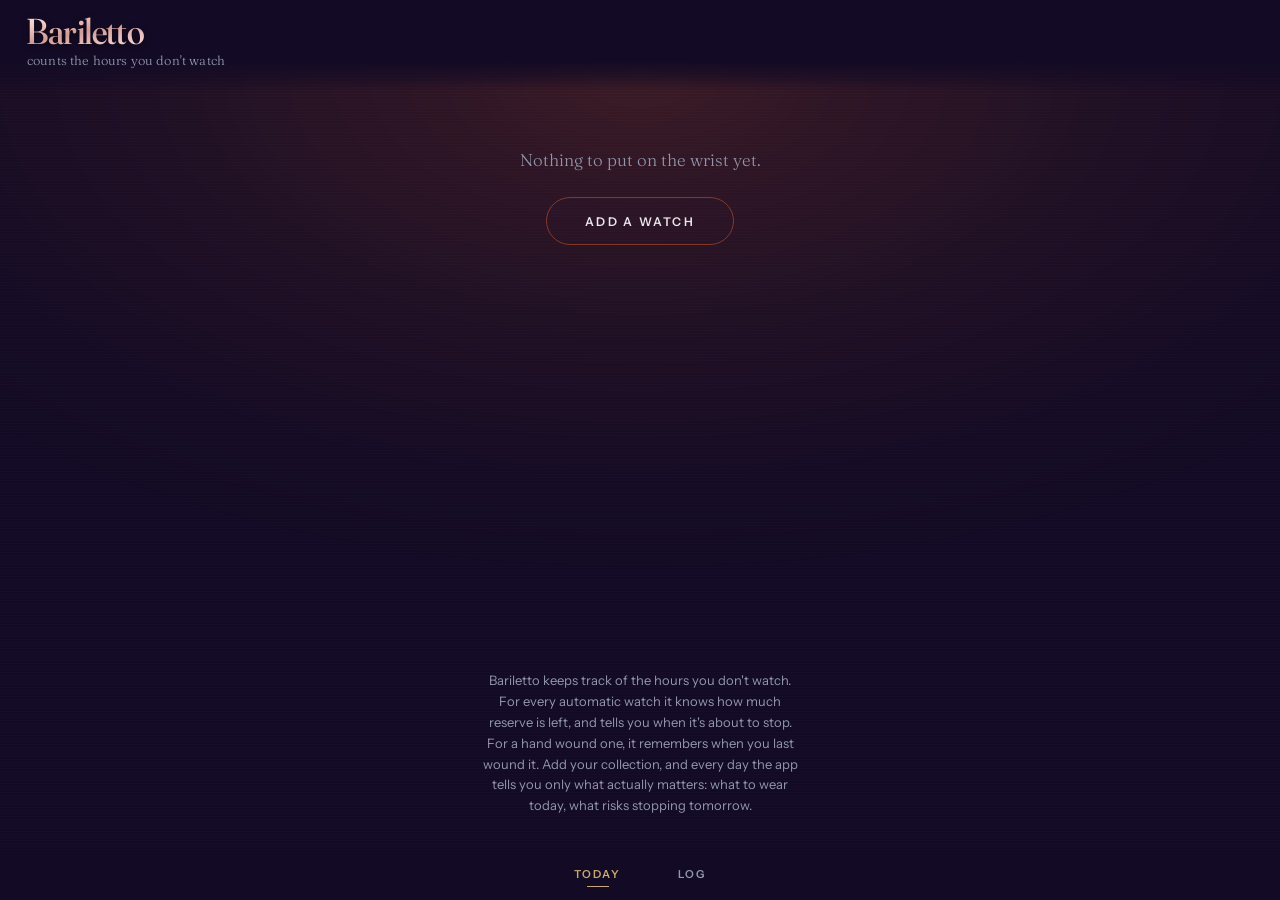
==== index.html @ 61a1a82c "Prima versione" ====
<!DOCTYPE html>
<html lang="it" data-ora="crepuscolo">
<head>
<meta charset="utf-8">
<meta name="viewport" content="width=device-width, initial-scale=1, viewport-fit=cover">
<title>Bariletto</title>
<meta name="theme-color" content="#100A29">
<link rel="manifest" href="./manifest.webmanifest">
<link rel="icon" href="./icon-192.png">
<link rel="apple-touch-icon" href="./icon-192.png">
<link rel="stylesheet" href="./styles.css">
</head>
<body>
<div id="luce" aria-hidden="true"></div>
<div id="grana" aria-hidden="true"></div>
<header id="testata"></header>

<!-- Il ponte: due pagine affiancate, si passa da una all'altra con il
     dito. Lo scorrimento è quello nativo del browser con scroll-snap,
     non un trascinamento calcolato a mano: è la differenza con le vecchie
     pareti, dove ogni gesto era codice nostro e ogni caso limite un bug. -->
<main id="ponte">
  <section class="pagina" id="pag-oggi" aria-label="Oggi"></section>
  <section class="pagina" id="pag-altro" aria-label="Registro"></section>
</main>

<nav id="indice" aria-label="Pagine"></nav>

<script src="./lingua.js"></script>
<script src="./calibri.js"></script>
<script src="./movimenti.js"></script>
<script src="./archivio.js"></script>
<script src="./dominio.js"></script>
<script src="./oggi.js"></script>
<script src="./altro.js"></script>
<script src="./foglio.js"></script>
<script src="./cornice.js"></script>
</body>
</html>
---- styles.css ----
/* ------------------------------------------------------------------
   Font di casa. Nessuna chiamata a Google: l'app funziona dalla prima
   apertura anche senza rete, e nessuno sa cosa apri e quando.
   Fraunces porta tutti e quattro gli assi — opsz, wght, SOFT, WONK.
   ------------------------------------------------------------------ */
@font-face {
  font-family: 'Fraunces';
  src: url('./font/fraunces.woff2') format('woff2-variations');
  font-weight: 100 900; font-style: normal; font-display: swap;
  unicode-range: U+0000-00FF, U+0131, U+0152-0153, U+02BB-02BC, U+02C6,
                 U+02DA, U+02DC, U+0304, U+0308, U+0329, U+2000-206F,
                 U+20AC, U+2122, U+2191, U+2193, U+2212, U+2215, U+FEFF, U+FFFD;
}
@font-face {
  font-family: 'Instrument Sans';
  src: url('./font/instrument-sans.woff2') format('woff2-variations');
  font-weight: 400 700; font-style: normal; font-display: swap;
  unicode-range: U+0000-00FF, U+0131, U+0152-0153, U+02BB-02BC, U+02C6,
                 U+02DA, U+02DC, U+0304, U+0308, U+0329, U+2000-206F,
                 U+20AC, U+2122, U+2191, U+2193, U+2212, U+2215, U+FEFF, U+FFFD;
}

/* ------------------------------------------------------------------
   Vanac — orizzonte di Tokyo
   Viola respira · argento parla · arancio comanda
   ------------------------------------------------------------------ */

:root {
  /* Campionati dal quadrante del King Seiko SLA083: tinta 253, il blu-
     violetto profondo. Li riscrive [data-ora] appena lo script parte. */
  --room:        #100A29;
  --wall:        #1F1152;
  --slab:        #2D177B;
  --quadrante:   #2F1688;
  --viola:       #9E89EC;
  --arancio:     #FF6B2C;
  /* Anche i grigi vengono dall'orologio: il metallo del Vanac sta a
     tinta 220-240, freddo. Il contrasto fresco fra acciaio e quadrante
     è metà del carattere di quell'orologio. */
  --argento:     #E8E8EC;
  --argento-off: #9297AD;
  --oro:         #C9A96A;
  /* La frase sotto il nome stava a #848C9C: sul fondo nudo passava, ma
     sopra la luce d'ambiente all'alba scendeva a 2,9:1, sotto il minimo.
     Questo valore sta a 7,4:1 sul fondo e resta sopra 4,5:1 anche nel
     punto più chiaro della mesh. Discreta lo è ancora: non è il colore
     che la fa sussurrare, è il corpo del carattere. */
  --frase:       #9AA1B4;

  --glow: #7C5CBF;
  --velo: .22;

  --display: 'Fraunces', Georgia, 'Times New Roman', serif;
  --dati: 'Instrument Sans', -apple-system, system-ui, sans-serif;

  /* Scala verticale: 8 / 12 / 16 / 24 / 32. Niente numeri inventati. */
  --s1: 8px; --s2: 12px; --s3: 16px; --s4: 24px; --s5: 32px;

  --bordo: 26px;

  /* Scala delle forme: tutto si arrotonda verso il cerchio dell'anello. */
  --r-chip:   999px;
  --r-lastra: 16px;
  --r-foglio: 28px;
  --r-premuto: 14px;

  --molla:  cubic-bezier(.34, 1.42, .52, 1);
  --molla-corta: cubic-bezier(.3, 1.3, .5, 1);
  --piano:  cubic-bezier(.2, 0, 0, 1);

  /* L'anello lo misura lo script sullo spazio che resta davvero. */
  --anello: 248px;

  /* Le due fasce fisse: testata sopra, indice delle pagine sotto. Le
     legge anche lo script per calcolare quanto spazio resta all'anello. */
  --alta-testata: 92px;
  --alta-indice: 52px;

  --trama: repeating-linear-gradient(180deg,
      rgba(255,255,255,.030) 0px, rgba(255,255,255,.030) 1px,
      transparent 1px, transparent 3px);
}

/* Le quattro ore dell'orizzonte di Tokyo. Cambiano da sole con l'orologio
   del telefono: nessun comando, nessuna impostazione. */
[data-ora="alba"]       { --room:#130B25; --wall:#241448; --slab:#341B6E; --glow:#FF6B2C; --velo:.17; }
[data-ora="giorno"]     { --room:#110E26; --wall:#1F184A; --slab:#2C2270; --glow:#97A0D8; --velo:.11; }
[data-ora="crepuscolo"] { --room:#100A29; --wall:#1F1152; --slab:#2D177B; --glow:#4522C3; --velo:.24; }
[data-ora="notte"]      { --room:#0A081E; --wall:#16134A; --slab:#1F1B73; --glow:#2A2E84; --velo:.16; }

* { box-sizing: border-box; margin: 0; padding: 0; }

/* Le dimensioni del testo sono in rem: se sul telefono alzi la dimensione
   dei caratteri, l'app cresce con te. */
html { font-size: 100%; }

/* Lo scorrimento non vive più qui: vive dentro le due pagine. Questo
   guscio sta fermo e non deve mai scorrere né in alto né di lato.
   Nota storica: prima c'era overflow-x:hidden su html E su body, e per
   la specifica ognuno dei due diventava un contenitore di scorrimento —
   due, annidati, alti quanto lo schermo. Su Chrome Android il risultato
   era che la pagina non scorreva affatto. */
html, body {
  height: 100%;
  overflow: hidden;
  background: var(--room);
  color: var(--argento);
  font-family: var(--dati);
  overscroll-behavior: none;
  -webkit-tap-highlight-color: transparent;
  transition: background 2.2s ease;
}
body { user-select: none; -webkit-user-select: none; }

button { font: inherit; color: inherit; background: none; border: none; cursor: pointer; }
button:focus-visible, [tabindex]:focus-visible { outline: 2px solid var(--arancio); outline-offset: 3px; }

/* Velo sotto la testata: il contenuto le passa dietro scorrendo, e senza
   questo l'anello si sovrapponeva al marchio, che è trasparente. */
body::before {
  content: ""; position: fixed; top: 0; left: 0; right: 0; z-index: 2;
  height: calc(var(--alta-testata) + env(safe-area-inset-top));
  background: linear-gradient(to bottom,
    var(--room) 0%, var(--room) 68%,
    color-mix(in srgb, var(--room) 55%, transparent) 86%,
    transparent 100%);
  pointer-events: none;
}

/* --- la luce della stanza: si muove al 10%, è tutto il trucco --- */
#luce {
  position: fixed; inset: -24%;
  /* La morbidezza la fanno le fermate del gradiente, non un filtro: un
     blur a tutto schermo è la prima cosa che scatta sui telefoni modesti. */
  background: radial-gradient(60% 46% at 50% 22%,
    color-mix(in srgb, var(--glow) 100%, transparent) 0%,
    color-mix(in srgb, var(--glow) 62%, transparent) 22%,
    color-mix(in srgb, var(--glow) 30%, transparent) 44%,
    color-mix(in srgb, var(--glow) 11%, transparent) 64%,
    transparent 84%);
  opacity: var(--velo);
  pointer-events: none;
  transition: opacity 1.4s ease, background 1.4s ease;
  transform: translateZ(0);
}
@supports not (background: color-mix(in srgb, red 50%, transparent)) {
  #luce { background: radial-gradient(52% 40% at 50% 24%, var(--glow) 0%, transparent 72%); filter: blur(40px); }
}
#grana { position: fixed; inset: 0; background-image: var(--trama); opacity: .55; pointer-events: none; }


/* ------------------------------------------------------------------
   La testata: il nome che segue l'ora.

   L'oro fisso stonava contro il fondo delle fasce fredde — a giorno
   inoltrato, con --glow lavanda, un marchio sempre color miele
   sembrava scollegato dal resto della stanza, che invece cambia atmosfera
   da solo. Qui il gradiente nasce da --glow: caldo dov'è caldo (alba),
   freddo dov'è freddo (giorno), senza una riga di logica in più — la
   stessa variabile che già anima luce e velo ora tinge anche il nome.

   Il rilievo resta quello della ghiera: chiaro dove batte la luce,
   una banda più scura nella curva, riacceso sul fondo per il riflesso
   di rimando. Contrasto verificato sulle quattro ore: il punto più
   basso è 5,68:1 al crepuscolo, mai sotto soglia.
   ------------------------------------------------------------------ */
#testata {
  position: fixed; top: 0; left: 0; right: 0; z-index: 4;
  padding: calc(13px + env(safe-area-inset-top)) var(--bordo) 10px;
  pointer-events: none;
}
#marchio {
  position: relative; z-index: 4; width: fit-content;
  font-family: var(--display);
  font-variation-settings: 'opsz' 144, 'SOFT' 22, 'WONK' 1;
  font-weight: 500; font-size: 2.25rem; line-height: 1;
  letter-spacing: -.022em;
  color: transparent;
  filter: drop-shadow(0 2px 3px rgba(0,0,0,.6));
  transition: filter 2.2s ease;
  pointer-events: none;
}
#marchio::after {
  content: attr(data-nome);
  position: absolute; inset: 0;
  background: linear-gradient(168deg,
    color-mix(in srgb, var(--glow) 20%, #FFFFFF) 0%,
    color-mix(in srgb, var(--glow) 26%, #EDEAF5) 24%,
    color-mix(in srgb, var(--glow) 34%, #B9B4C8) 50%,
    color-mix(in srgb, var(--glow) 26%, #E4DEF2) 76%,
    color-mix(in srgb, var(--glow) 18%, #FFFDF8) 100%);
  -webkit-background-clip: text; background-clip: text;
  color: transparent;
  transition: background 2.2s ease;
}
@supports not ((-webkit-background-clip: text) or (background-clip: text)) {
  #marchio { color: var(--oro); }
  #marchio::after { display: none; }
}
#frase {
  position: relative; z-index: 4;
  margin-top: 3px; margin-left: 1px;
  font-family: var(--display); font-variation-settings: 'opsz' 20;
  font-weight: 300; font-size: .8125rem; letter-spacing: .012em;
  color: var(--frase);
  pointer-events: none;
}


/* ------------------------------------------------------------------
   Il ponte: due pagine affiancate.

   Scorrimento nativo con aggancio, non trascinamento calcolato a mano.
   È la differenza sostanziale con le vecchie pareti: lì ogni gesto era
   aritmetica nostra e ogni caso limite — dito che scivola, schermo che
   ruota, contenuto che cambia sotto — andava previsto a mano. Qui il
   gesto lo gestisce il browser, come su una galleria di foto.
   ------------------------------------------------------------------ */
#ponte {
  position: relative; z-index: 1;
  height: 100vh; height: 100dvh;
  display: flex;
  overflow-x: auto; overflow-y: hidden;
  scroll-snap-type: x mandatory;
  scroll-behavior: smooth;
  overscroll-behavior: none;
  scrollbar-width: none;
}
#ponte::-webkit-scrollbar { display: none; }

.pagina {
  flex: 0 0 100%; width: 100%; height: 100%;
  scroll-snap-align: start; scroll-snap-stop: always;
  overflow-y: auto; overflow-x: hidden;
  /* Solo l'asse verticale. Con «contain» su entrambi — che è quello che
     fa la forma corta della proprietà — il gesto orizzontale restava
     dentro la pagina e non arrivava mai al ponte: il dito non cambiava
     più pagina, e restavano solo le due linguette in fondo. */
  overscroll-behavior-y: contain;
  overscroll-behavior-x: auto;
  scrollbar-width: none;
  padding: calc(var(--alta-testata) + env(safe-area-inset-top)) 0
           calc(var(--alta-indice) + var(--s4) + env(safe-area-inset-bottom));
}
.pagina::-webkit-scrollbar { display: none; }

/* La colonna del contenuto. Il carosello ne esce apposta, per farsi
   tagliare dal bordo dello schermo: vedi .carosello. */
.colonna {
  width: 100%; max-width: min(380px, 100%); margin: 0 auto;
  padding: 0 var(--bordo);
  display: flex; flex-direction: column; align-items: center; text-align: center;
}
.colonna.testo { text-align: left; align-items: stretch; }


/* ------------------------------------------------------------------
   L'indice delle pagine: dice dove sei e ci porta.
   Lo swipe da solo non si vede — due parole in fondo lo rendono
   scopribile senza spiegazioni.
   ------------------------------------------------------------------ */
#indice {
  position: fixed; z-index: 5;
  left: 0; right: 0; bottom: 0;
  height: calc(var(--alta-indice) + env(safe-area-inset-bottom));
  padding-bottom: env(safe-area-inset-bottom);
  display: flex; align-items: center; justify-content: center; gap: var(--s1);
  background: linear-gradient(to top,
    var(--room) 0%, var(--room) 55%,
    color-mix(in srgb, var(--room) 60%, transparent) 82%,
    transparent 100%);
}
.voce-indice {
  position: relative;
  min-height: 44px; padding: 0 var(--s4);
  font-family: var(--dati); font-size: .6875rem; font-weight: 600;
  letter-spacing: .20em; text-transform: uppercase;
  color: var(--argento-off);
  transition: color .3s var(--piano);
}
.voce-indice.acceso { color: var(--oro); }
/* Il filo d'oro sotto la pagina attiva: lo stesso filetto del quadrante. */
.voce-indice::after {
  content: ""; position: absolute; left: 50%; bottom: 9px;
  width: 0; height: 1px; background: var(--oro);
  transform: translateX(-50%);
  transition: width .34s var(--molla);
}
.voce-indice.acceso::after { width: 22px; }


/* ------------------------------------------------------------------
   L'anello incassato: scavato, non sollevato.
   ------------------------------------------------------------------ */
.anello {
  width: var(--anello); height: var(--anello); border-radius: 50%;
  flex: 0 0 auto;
  margin: 0 auto; position: relative;
  /* Il testo deve stare dentro il campo piatto, cioè entro 0,74 del
     raggio: con la corona e gli indici lo spazio utile è meno del quadrato. */
  padding: 0 calc(var(--anello) * .21);
  display: flex; flex-direction: column; align-items: center; justify-content: center;
  /* Il quadrante del Vanac non è liscio: scandendone una colonna si
     contano 99 inversioni di luce, è rigato in orizzontale. Qui la
     rigatura è finissima e a bassissimo contrasto: deve dare materia
     senza disturbare il testo che ci sta sopra. */
  background:
    repeating-linear-gradient(to bottom,
      rgba(255,255,255,.030) 0px, rgba(255,255,255,.030) 1px,
      rgba(0,0,0,.045) 1px, rgba(0,0,0,.045) 3px),
    radial-gradient(circle at 50% 38%,
      color-mix(in srgb, var(--quadrante) 66%, var(--wall)) 0%,
      color-mix(in srgb, var(--quadrante) 42%, var(--wall)) 44%,
      color-mix(in srgb, var(--quadrante) 16%, var(--room)) 82%);
  box-shadow:
    inset 0 3px 18px rgba(0,0,0,.80),
    inset 0 -1px 0 rgba(255,255,255,.10),
    inset 0 1px 0 rgba(0,0,0,.55),
    0 2px 10px rgba(0,0,0,.55),
    0 1px 0 rgba(255,255,255,.045);
}
/* La ghiera in oro. Sul King Seiko l'oro è struttura, non accento:
   l'8,6% del quadrante. Qui non copio l'anello dei minuti con le tacche
   — sarebbe imitazione — prendo il colore e ne faccio un bisello di
   metallo lavorato, con la luce che cade a 30° da destra come nel logo. */
.anello::before {
  content: ""; position: absolute; inset: 0; border-radius: 50%;
  padding: calc(var(--anello) * .0085);
  background: conic-gradient(from 300deg,
    #6B5533 0deg, var(--oro) 42deg, #E4CE8C 78deg, #F0E4B0 100deg,
    var(--oro) 140deg, #5A4629 205deg, #4A3A24 250deg,
    #8A6E42 305deg, #6B5533 360deg);
  -webkit-mask: linear-gradient(#000 0 0) content-box, linear-gradient(#000 0 0);
          mask: linear-gradient(#000 0 0) content-box, linear-gradient(#000 0 0);
  -webkit-mask-composite: xor; mask-composite: exclude;
  pointer-events: none;
}
/* Il filetto interno: la seconda linea d'oro, che stacca la ghiera. */
.anello::after {
  content: ""; position: absolute; inset: calc(var(--anello) * .075); border-radius: 50%;
  border: 1px solid rgba(201,169,106,.34);
  box-shadow: inset 0 1px 3px rgba(0,0,0,.45);
  pointer-events: none;
}
.anello.tocca { cursor: pointer; transition: transform .24s var(--molla-corta); }
.anello.tocca:active { transform: scale(.97); }

/* L'architettura del quadrante sta sotto al testo e non intercetta i tocchi. */
.quadrante { position: absolute; inset: 0; width: 100%; height: 100%; pointer-events: none; }

.stato-anello { display: block; margin-bottom: 6px; }
.dato-anello { letter-spacing: .16em; }
.dato-anello.secondario { opacity: .62; margin-top: 5px; }
/* L'icona dell'anello sta fuori dal cerchio, non sopra il testo: il
   quadrante deve restare leggibile senza un segno estraneo in mezzo.
   Il calcolo la mette appena oltre il bordo dorato, in alto a destra,
   qualunque sia la dimensione reale dell'anello sullo schermo. */
.info-tocco.info-anello {
  /* Terzo giro su questo calcolo, e stavolta l'ho fatto sulle
     coordinate vere del riquadro, non su un'assunzione di dove sta il
     centro. Con top:X e right:X su un contenitore quadrato di lato S,
     il centro dell'icona (raggio r) sta a (S-X-r, X+r) dall'angolo in
     alto a sinistra — non semplicemente a "R meno X" dal centro del
     contenitore, come avevo assunto due volte. La distanza vera dal
     centro è (R-X-r) * radice(2). Per ottenere un margine g tra il
     bordo dell'icona e il bordo dorato: X = R - r - (R+r+g) / radice(2).
     Verificato con un browser vero (Playwright, non calcolo a mano):
     8px di distanza reale, letta con getBoundingClientRect(), a ogni
     dimensione dell'anello. */
  position: absolute;
  top: calc(var(--anello) * .14645 - 24.44px);
  right: calc(var(--anello) * .14645 - 24.44px);
  background: var(--room);
}
/* Il bottone principale con l'icona accanto: una riga sola, centrata
   come stava il bottone da solo prima. */
.riga-azione-principale { display: flex; align-items: center; justify-content: center; gap: 6px; margin-top: var(--s4); }
.riga-azione-principale .azione { margin-top: 0; }
.riga-azione-secondaria { display: flex; align-items: center; gap: 4px; }
.riga-azione-secondaria.centrata { justify-content: center; }
/* Il titolo di sezione con l'icona info accanto: il margine sotto che
   prima stava sul titolo stesso ora serve sulla riga che lo avvolge —
   un flex item non spinge giù il resto della pagina da solo. Due
   varianti perché .titolo-contenuto e .gruppo avevano margini diversi
   fra loro, e la riga deve ricordarli entrambi. */
.riga-titolo-sezione {
  display: flex; align-items: center; gap: 4px; margin-bottom: var(--s3);
}
.riga-titolo-sezione.di-gruppo { margin-bottom: var(--s2); }
.riga-titolo-sezione .titolo-contenuto,
.riga-titolo-sezione .gruppo { margin-bottom: 0; }


/* --- ritmo: le uniche classi di spaziatura, niente stili in linea --- */
.dopo        { margin-top: var(--s4); }
.dopo-corto  { margin-top: var(--s3); }
.elenco      { margin-top: var(--s3); }
.link-centro { display: block; margin-inline: auto; margin-top: var(--s3); }
.link-centro.stretto { margin-top: var(--s2); }
.data-oggi   { display: block; margin-bottom: var(--s3); }


/* --- tipografia --- */
.etichetta {
  font-family: var(--dati); font-size: .75rem; font-weight: 500;
  letter-spacing: .20em; text-transform: uppercase; color: var(--argento-off);
}
.etichetta.mini { font-size: .6875rem; }

h1.nome {
  font-family: var(--display); font-variation-settings: 'opsz' 120;
  font-weight: 400; line-height: 1.12; letter-spacing: -.01em;
  /* Un cerchio non perdona: una parola più larga del diametro uscirebbe
     dai bordi. Qui si spezza invece di sfondare. */
  overflow-wrap: anywhere; max-width: 100%;
  font-size: clamp(1.125rem, calc(var(--anello) * .105), 1.75rem);
  margin: clamp(7px, calc(var(--anello) * .045), 12px) 0 var(--s1);
  color: var(--argento);
}
h1.nome.tagliato {
  display: -webkit-box; -webkit-box-orient: vertical;
  -webkit-line-clamp: 3; line-clamp: 3; overflow: hidden;
}
.linea {
  max-width: 100%; overflow: hidden; text-overflow: ellipsis; white-space: nowrap;
  font-size: clamp(.75rem, calc(var(--anello) * .05), .875rem);
  color: var(--argento-off); letter-spacing: .02em;
}
.filo {
  width: 34px; height: 1px; background: rgba(201,169,106,.32);
  margin: clamp(9px, calc(var(--anello) * .058), 16px) 0 clamp(7px, calc(var(--anello) * .045), 12px);
}

.motivo {
  font-family: var(--display); font-variation-settings: 'opsz' 20;
  font-weight: 300; font-size: 1.0625rem; line-height: 1.55;
  color: var(--argento); opacity: .9; max-width: 320px; margin: 0 auto;
}
.motivo.secondario { font-size: .9375rem; opacity: .78; }
.sotto-anello { margin-top: var(--s3); }
.titolo-quiete {
  font-family: var(--display); font-variation-settings: 'opsz' 48, 'SOFT' 18;
  font-weight: 400; font-size: 1.25rem; line-height: 1.15;
  color: var(--argento); margin-bottom: 6px;
}
.vuoto {
  font-family: var(--display); font-variation-settings: 'opsz' 20;
  font-weight: 300; font-size: 1.0625rem; color: var(--argento-off); line-height: 1.6;
}
/* ------------------------------------------------------------------
   La scala. Prima i tre livelli stavano a 19, 16 e 15 pixel, tutti di
   peso 400: tre misure a un passo l'una dall'altra non fanno gerarchia,
   fanno una pagina piatta. Qui i salti sono netti — 24, 17, 15, 11, 9 —
   e il peso cambia insieme alla misura, non solo il colore.

   1. apertura di sezione   serif 24, peso 600, con filo d'oro e stacco
   2. nome                  serif 17, peso 400
   3. comando               sans 15, peso 500
   4. meta                  sans 11, maiuscolo spaziato, spento
   5. divisore di giornata  sans 9, oro spento, con la riga che continua
   ------------------------------------------------------------------ */
.titolo-sezione {
  display: block;
  font-family: var(--display);
  font-variation-settings: 'opsz' 72, 'SOFT' 22, 'WONK' 1;
  font-weight: 600; font-size: 1.5rem; line-height: 1.1;
  letter-spacing: -.018em; color: var(--argento);
  margin-bottom: var(--s1);
}
/* Il filo d'oro è lo stesso che sta dentro l'anello sotto il nome. Qui
   è più lungo e più spesso: deve leggersi come «comincia un capitolo»,
   non come un trattino decorativo. */
.titolo-sezione::before {
  content: ""; display: block; width: 34px; height: 1.5px;
  background: var(--oro); opacity: .85;
  margin-bottom: var(--s3);
}
.colonna:not(.testo) .titolo-sezione::before { margin-inline: auto; }
/* Su Oggi l'eroe è l'anello, e il messaggio di stato che gli sta sotto
   viene prima della collezione: col titolo a 24 pesante «La collezione»
   superava «Nessuno chiede attenzione», che è la cosa da leggere per
   prima. Stesso elemento, stesso filo d'oro, un gradino più giù. */
.colonna:not(.testo) .titolo-sezione {
  font-size: 1.25rem; font-weight: 500;
  font-variation-settings: 'opsz' 48, 'SOFT' 20, 'WONK' 1;
}

/* La riga di contesto sotto il titolo: dice quanto e da quando. */
.sotto-parete {
  margin: 0 0 var(--s4);
  font-family: var(--dati); font-size: .6875rem; font-weight: 500;
  letter-spacing: .18em; text-transform: uppercase; color: var(--argento-off);
  opacity: .8;
}

.gruppo {
  display: block; margin-bottom: var(--s2);
  font-family: var(--dati); font-size: .6875rem; font-weight: 600;
  letter-spacing: .20em; text-transform: uppercase; color: var(--oro); opacity: .78;
}
.gruppo:not(:first-child) { margin-top: var(--s5); }
.nota { font-size: .8125rem; line-height: 1.55; color: var(--argento-off); }
/* Lo stato vuoto della prima apertura: il contenitore prende tutto lo
   spazio verticale reale disponibile — le stesse variabili che l'app
   già usa altrove per calcolare quanto resta fra testata e indice, non
   un numero indovinato — e distribuisce i due gruppi (messaggio+bottone,
   presentazione) agli estremi. Su uno schermo molto basso i due gruppi
   si avvicinano invece di sovrapporsi: min-height si accorcia da sé se
   il contenuto reale supera lo spazio, la pagina scorre come sempre. */
.vuoto-pieno {
  min-height: calc(100dvh - var(--alta-testata) - var(--alta-indice));
  justify-content: space-between;
  padding-top: var(--s5); padding-bottom: var(--s5);
}
.presentazione-vuoto {
  font-size: .8125rem; line-height: 1.6; color: var(--argento-off);
  max-width: 320px; text-wrap: balance;
}

/* Titolo con un'azione a fianco, sempre raggiungibile senza scorrere —
   nato per «La collezione» + il +, dove la sola carta in fondo al
   carosello spariva dalla prima schermata appena la fila cresceva. */
.titolo-riga {
  display: flex; align-items: center; justify-content: space-between; gap: var(--s3);
  width: 100%;
}
/* Dentro la riga il titolo torna ad allinearsi a sinistra, e il filo
   d'oro sparisce del tutto: qui il titolo sta accanto a un comando,
   non apre un capitolo — il filo serviva a quello, qui era solo un
   segno in più sopra un titolo già stretto per spazio. */
.titolo-riga .titolo-sezione { margin-bottom: 0; }
.titolo-riga .titolo-sezione::before { display: none; }

/* Il comando per aggiungere. Prima era tutto oro — icona e testo —
   accanto a un titolo argento: due colori diversi nella stessa riga,
   uno sembrava "acceso" e l'altro no. Ora l'oro resta solo sull'icona,
   un accento piccolo, mentre il testo prende lo stesso argento del
   titolo: la riga si legge come una cosa sola, non due elementi che
   competono. */
.agg-rapida {
  display: flex; align-items: center; gap: 7px; flex-shrink: 0;
  min-height: 40px; padding: 0 14px 0 12px; border-radius: var(--r-chip);
  font-family: var(--dati); font-size: .75rem; font-weight: 600;
  letter-spacing: .02em; color: var(--argento);
  border: 1px solid rgba(232,232,236,.20);
  background: rgba(232,232,236,.04);
  transition: background .22s var(--piano), border-color .22s var(--piano),
              transform .22s var(--molla-corta);
}
.agg-rapida svg { flex-shrink: 0; color: var(--oro); }
.agg-rapida:active { background: rgba(232,232,236,.10); border-color: rgba(232,232,236,.32); transform: scale(.96); }


/* --- l'arancio spetta solo al bottone che SCRIVE un dato --------------
   «L'ho messo» e «Salva» impegnano: cambiano l'archivio. Cambiare pagina
   o aprire una scheda no, e non possono vestirsi allo stesso modo.
   --------------------------------------------------------------------- */
.azione {
  font-family: var(--dati); font-size: .75rem; font-weight: 600;
  letter-spacing: .19em; text-transform: uppercase;
  min-height: 48px; padding: 15px 38px; border-radius: var(--r-chip);
  background: var(--arancio); color: #160D07;
  border: 1px solid transparent;
  box-shadow: 0 0 22px rgba(255,107,44,.16);
  transition: border-radius .28s var(--molla), transform .28s var(--molla),
              background .3s var(--piano), color .3s var(--piano),
              border-color .3s var(--piano), box-shadow .3s var(--piano);
}
.azione[disabled] {
  background: none; color: var(--argento-off);
  border-color: rgba(155,149,172,.28); box-shadow: none; cursor: default;
}
.azione.secondaria {
  background: none; color: var(--argento);
  border-color: rgba(255,107,44,.42); box-shadow: none;
}
.azione.secondaria:active { background: rgba(255,107,44,.10); }
.azione.larga { width: 100%; }
/* Sotto il dito la pastiglia si squadra e rientra: è il gesto di
   risposta di Android, e costa due righe. */
.azione:not([disabled]):active { border-radius: var(--r-premuto); transform: scale(.975); }

.quieta {
  font-size: .8125rem; color: var(--argento-off); letter-spacing: .05em;
  min-height: 48px; padding: 14px 12px; border-radius: var(--r-chip);
  transition: background .22s var(--piano), transform .22s var(--molla-corta);
  text-decoration: underline; text-underline-offset: 4px;
  text-decoration-color: rgba(155,149,172,.35);
}
.quieta:active { background: rgba(255,255,255,.05); transform: scale(.97); }
/* I due link sotto ai suggerimenti compatti (catalogo intero / dichiara
   a mano): senza questo, due bottoni inline-block si mettono affiancati
   invece che uno sotto l'altro. */
.quieta.stretto { display: flex; width: fit-content; padding: 10px 12px; }
.dopo-corto.esiti-link { display: flex; flex-direction: column; align-items: flex-start; gap: 2px; }
.sotto-etichetta-ricerca { display: block; margin-bottom: var(--s1); }


/* ------------------------------------------------------------------
   Il carosello della collezione.

   Prima la collezione allungava la pagina di una riga per orologio.
   Qui scorre di lato: la pagina resta della sua altezza, e la collezione
   cresce senza spingere niente più in basso. Le carte escono dal bordo
   dello schermo apposta — il taglio è quello che dice «ce ne sono altre».
   ------------------------------------------------------------------ */
.carosello {
  display: flex; gap: 10px; width: calc(100% + var(--bordo) * 2);
  overflow-x: auto; overflow-y: hidden;
  /* Il carosello si tiene il proprio scorrimento: arrivato in fondo il
     gesto non deve passare al ponte e cambiare pagina. È l'unico punto
     dove serve, ed è qui che va — non sulla pagina intera. */
  overscroll-behavior-x: contain;
  scroll-snap-type: x proximity;
  /* Misure fisse, non percentuali: le percentuali di scroll-padding si
     risolvono su una base diversa da quelle di padding, e l'aggancio
     cadeva quarantadue pixel più in là — la fila si presentava già
     spostata, come se fosse stata scorsa da sola. */
  margin-inline: calc(var(--bordo) * -1);
  padding: 2px var(--bordo) var(--s2);
  scroll-padding-left: var(--bordo);
  scrollbar-width: none;
}
.carosello::-webkit-scrollbar { display: none; }

.carta {
  scroll-snap-align: start; flex: 0 0 auto;
  width: 166px; min-height: 128px;
  display: flex; flex-direction: column; align-items: flex-start;
  padding: 11px var(--s3); text-align: left;
  border-radius: var(--r-lastra);
  background: var(--slab); background-image: var(--trama);
  box-shadow: inset 0 1px 0 rgba(255,255,255,.055), 0 1px 2px rgba(0,0,0,.35);
  transition: transform .22s var(--molla-corta);
}
.carta:active { transform: scale(.97); }
.carta.al-polso { opacity: .74; box-shadow: inset 0 1px 0 rgba(201,169,106,.18); }
.carta .pallino { margin-bottom: 8px; }
/* Due righe sempre, anche quando il nome ne occupa una: senza, il filo
   e i dati sotto stavano a due altezze diverse da una carta all'altra e
   la fila sembrava sghemba. */
.carta-nome {
  font-family: var(--display); font-variation-settings: 'opsz' 24;
  font-weight: 400; font-size: 1rem; line-height: 1.2; color: var(--argento);
  display: -webkit-box; -webkit-box-orient: vertical;
  -webkit-line-clamp: 2; line-clamp: 2; overflow: hidden;
  min-height: 2.4em;
}
/* I dati stanno sul fondo della carta, non subito sotto il nome: così
   sono in linea fra carte di contenuto diverso. */
.carta .filo { margin: 8px 0; width: 28px; }
.carta-dato {
  font-family: var(--dati); font-size: .625rem; font-weight: 500;
  letter-spacing: .13em; text-transform: uppercase; color: var(--argento-off);
  max-width: 100%; overflow: hidden; text-overflow: ellipsis; white-space: nowrap;
}
.carta-stato { margin-top: 4px; }
.pallino { width: 5px; height: 5px; border-radius: 50%; flex-shrink: 0; }


/* --- lastre: le righe piene, usate nelle liste dei fogli --- */
.lastra {
  display: flex; align-items: center; gap: 13px;
  padding: 14px 16px; margin-bottom: 7px; border-radius: var(--r-lastra);
  background: var(--slab); background-image: var(--trama);
  box-shadow: inset 0 1px 0 rgba(255,255,255,.055), 0 1px 2px rgba(0,0,0,.35);
  text-align: left; width: 100%;
}
.lastra.riga-piena { display: grid; grid-template-columns: 5px minmax(0,1fr) 14px; gap: 13px; align-items: center; }
.corpo-lastra { flex: 1; min-width: 0; }
.titolo-lastra {
  font-family: var(--display); font-variation-settings: 'opsz' 16; font-size: .9375rem;
  color: var(--argento); white-space: nowrap; overflow: hidden; text-overflow: ellipsis;
}
.sotto-lastra {
  display: flex; align-items: baseline; gap: 6px;
  min-width: 0; white-space: nowrap; overflow: hidden;
}
.sotto-lastra > .etichetta:first-child { overflow: hidden; text-overflow: ellipsis; }
.sotto-lastra .stato { flex-shrink: 0; }
/* Prima a opacità .45/.5: sulla fascia oraria più chiara (giorno) il
   contrasto scendeva a 1,99:1 e 2,16:1 — sotto qualunque soglia,
   praticamente invisibili. Ricalcolato: serve almeno .90 per stare
   sopra 4:1 anche nel caso peggiore. */
.punto-sep { color: var(--argento-off); opacity: .92; font-size: .6875rem; flex-shrink: 0; }
.freccia { color: var(--argento-off); opacity: .90; font-size: 1.1rem; line-height: 1; text-align: right; }


/* ------------------------------------------------------------------
   Pagina due: il registro ha spazio proprio, gli attrezzi stanno sotto.

   Il passaggio da una sezione all'altra si vedeva solo come un vuoto:
   niente diceva che il vuoto fosse un confine invece che una pausa.
   Adesso il confine è una riga vera, e lo spazio è asimmetrico — molto
   sopra il titolo, poco sotto — così il titolo appartiene a quello che
   viene dopo e non galleggia in mezzo.
   ------------------------------------------------------------------ */
.sezione {
  width: 100%; margin-top: 52px; padding-top: var(--s5);
  border-top: 1px solid rgba(255,255,255,.09);
}
.sezione:first-child { margin-top: 0; padding-top: 0; border-top: none; }
/* Il livello utilità: le sezioni che seguono Attrezzi (Su carta, I tuoi
   dati) stanno più vicine fra loro — sono lo stesso "cassetto", non
   capitoli nuovi. Lo stacco grande resta solo prima di Attrezzi, dove
   il registro cambia davvero da contenuto a strumenti. */
.sezione.utility { margin-top: 30px; padding-top: var(--s4); }

/* Il titolo di livello 1 — Registro, Sfoglia la collezione: quello che
   è contenuto tuo, non uno strumento. Prima aveva lo stesso trattamento
   di "Attrezzi" o "Su carta", solo con un trattino sopra: cinque titoli
   identici per cinque cose di peso diverso. Qui cresce e basta — niente
   trattino, il salto di misura è il segnale, non un ornamento. Le
   sezioni di livello 2 usano .gruppo, lo stesso microscritto oro già
   visto dentro i popup ("L'OROLOGIO", "CHE MOVIMENTO MONTA"): non un
   secondo stile inventato, lo stesso vocabolario spostato qui. */
.titolo-contenuto {
  display: block;
  font-family: var(--display); font-variation-settings: 'opsz' 96, 'WONK' 1;
  font-weight: 650; font-size: 1.8125rem; line-height: 1.08;
  letter-spacing: -.01em; color: var(--argento);
  margin-bottom: var(--s3);
}

.riga {
  display: flex; gap: 13px; padding: 15px 0; text-align: left;
  border-top: 1px solid rgba(255,255,255,.055);
}
.riga:first-child { border-top: none; }
.riga.fra { justify-content: space-between; align-items: center; }

/* Il diario, per giornate. Il divisore porta con sé la riga che
   continua a destra: è la forma che nessun titolo ha, e a colpo d'occhio
   dice «un gruppo di righe» invece di «un capitolo nuovo». Prima aveva
   lo stesso stile della sezione e la pagina sembrava una lista sola. */
/* Il divisore di giornata: prima a opacità .62, scendeva a 3,57:1 nella
   fascia più chiara — sotto la soglia per il testo piccolo. Portato a
   .78, come gli altri accenti oro secondari (.gruppo, .attrezzo .freccia):
   stesso livello in tutta l'app, non un valore isolato. */
.giorno-diario {
  display: flex; align-items: center; gap: 10px;
  margin: var(--s5) 0 2px;
  font-family: var(--dati); font-size: .5625rem; font-weight: 600;
  letter-spacing: .24em; text-transform: uppercase; color: var(--oro); opacity: .78;
}
.giorno-diario::after {
  content: ""; flex: 1 1 auto; height: 1px;
  background: linear-gradient(to right, rgba(201,169,106,.30), rgba(201,169,106,0));
}
.giorno-diario:first-of-type { margin-top: 0; }
.voce-diario { align-items: center; }
.voce-corpo { display: flex; flex-direction: column; gap: 3px; min-width: 0; }
.voce-nome {
  font-family: var(--display); font-variation-settings: 'opsz' 24;
  font-weight: 400; font-size: 1.0625rem; line-height: 1.2; color: var(--argento);
  overflow: hidden; text-overflow: ellipsis; white-space: nowrap;
}
/* Il meta della voce: prima a opacità .6, scendeva a 2,87:1 — portato
   a .88, sopra 4,5:1 anche nel caso peggiore. Resta comunque il
   livello più basso della gerarchia, per misura e spaziatura, non
   più per essere quasi illeggibile. */
.voce-corpo .etichetta {
  font-size: .625rem; letter-spacing: .18em; opacity: .88;
}

/* Togliere una voce: due tocchi, come l'elimina. Il cerchietto visibile
   è piccolo, l'area toccabile è 44 — senza questo il bersaglio più
   piccolo dell'app sarebbe proprio quello che cancella qualcosa. */
.togli {
  width: 44px; height: 44px; border-radius: 50%; flex-shrink: 0;
  display: flex; align-items: center; justify-content: center;
  font-size: 1.125rem; line-height: 1; color: var(--argento-off);
  border: 1px solid transparent;
  transition: color .22s var(--piano), border-color .22s var(--piano),
              background .22s var(--piano), transform .22s var(--molla-corta);
}
.togli:active { transform: scale(.9); }
.togli.armato { color: #FFD9C6; border-color: rgba(255,107,44,.55); background: rgba(255,107,44,.14); }

/* Gli attrezzi: una voce per riga. Peso 500 e freccia in oro — sono
   comandi, e devono distinguersi dal testo che li circonda anche senza
   che qualcuno legga cosa dicono. */
.attrezzo {
  display: flex; align-items: center; justify-content: space-between; gap: var(--s3);
  width: 100%; min-height: 54px; padding: 15px 0; text-align: left;
  border-top: 1px solid rgba(255,255,255,.055);
  font-family: var(--dati); font-size: .9375rem; font-weight: 500;
  color: var(--argento);
  transition: color .22s var(--piano);
}
.attrezzo:first-of-type { border-top: none; }
.attrezzo:active { color: var(--oro); }
.attrezzo .freccia { color: var(--oro); opacity: .78; }
.attrezzo.armato { color: #FFD9C6; }
.attrezzo.armato .freccia { color: #FFD9C6; opacity: .8; }
.esito {
  margin-top: var(--s2); font-size: .8125rem; line-height: 1.5; color: var(--oro);
}
.esito.storto { color: #FFB59A; }

.fondo-lingua {
  display: flex; align-items: center; justify-content: space-between; gap: var(--s3);
  margin-top: var(--s4); padding-top: var(--s4);
  border-top: 1px solid rgba(255,255,255,.055);
}
.interruttore-lingua {
  display: flex; flex-shrink: 0;
  border: 1px solid rgba(255,255,255,.10); border-radius: var(--r-chip); overflow: hidden;
}
.interruttore-lingua button {
  min-height: 48px; padding: 0 20px; font-family: var(--dati); font-size: .75rem;
  letter-spacing: .16em; color: var(--argento-off);
  transition: color .25s ease, background .25s ease;
}
.interruttore-lingua button.acceso { color: var(--argento); background: rgba(255,107,44,.13); }

/* «Offrimi un caffè»: firma silenziosa, mai in arancio. A tredici pixel
   con l'icona grigia sembrava un avanzo in fondo alla pagina: cresce di
   una misura e l'icona prende l'oro, così è una cosa messa lì apposta. */
.caffe {
  display: flex; align-items: center; justify-content: center; gap: 10px;
  width: fit-content; margin: var(--s5) auto 0;
  padding: 14px 20px;
  font-size: .9375rem; color: var(--argento-off);
  text-decoration: none;
}
.caffe svg { flex-shrink: 0; color: var(--oro); opacity: .85; }
.caffe span {
  text-decoration: underline; text-underline-offset: 5px;
  text-decoration-color: rgba(201,169,106,.40);
}
.caffe:active { color: var(--argento); }

/* Il colophon: tre righe in fondo alla pagina, sotto tutto il resto.
   Non è una sezione — non ha titolo, non è un comando, non si tocca —
   è la nota a piè di pagina che chiude il documento. Centrato come Oggi,
   piccolo e spento perché è l'ultima cosa che si legge, non la prima. */
.colophon {
  margin-top: var(--s5); padding-top: var(--s4);
  border-top: 1px solid rgba(255,255,255,.07);
  text-align: center;
}
/* Prima a opacità .62, scendeva a 3,19:1 nella fascia più chiara —
   sotto soglia per un testo che comunque va letto. Portato a .84. */
.colophon p {
  font-family: var(--dati); font-size: .6875rem; letter-spacing: .02em;
  color: var(--argento-off); opacity: .84; line-height: 1.7;
}
/* Qui c'era anche un'opacità .42 che non è mai entrata in vigore: la
   regola ".colophon p" ha specificità maggiore (una classe più un tipo
   contro una classe sola) e vinceva sempre lei. Codice morto, e per
   giunta nella direzione sbagliata — l'avrebbe reso ancora più scuro,
   non più leggero. Tolto: la riga dei diritti ora si legge come le
   altre, non ha bisogno di un livello suo. */
.colophon-diritti { margin-top: 2px; }


/* ------------------------------------------------------------------
   Il foglio: un modale centrato, sempre.

   C'era una seconda forma, ancorata al fondo, riservata ai moduli con
   campi di testo — la tastiera che apre sposta il centro dello schermo,
   ed è il motivo per cui quella forma esisteva. Resta un compromesso
   consapevole: chi scrive vede il modulo comportarsi come tutto il
   resto, e se la tastiera sposta qualcosa il corpo scorre — è
   scrollabile apposta.
   ------------------------------------------------------------------ */
#velo {
  position: fixed; inset: 0; z-index: 10;
  overflow: hidden;
  background: rgba(8,6,14,0); backdrop-filter: blur(0px);
  transition: background .38s ease, backdrop-filter .38s ease;
  display: flex; align-items: center; justify-content: center;
}
#velo.su { background: rgba(8,6,14,.7); backdrop-filter: blur(5px); }

#foglio {
  width: min(440px, calc(100% - var(--bordo) * 2));
  max-height: min(640px, 82dvh);
  display: flex; flex-direction: column;
  background: var(--wall); background-image: var(--trama);
  border-radius: var(--r-foglio);
  box-shadow: inset 0 1px 0 rgba(255,255,255,.10), 0 20px 60px rgba(0,0,0,.55);
  transform: scale(.94); opacity: 0;
  transition: transform .38s var(--molla), opacity .26s ease;
  text-align: left; overflow: hidden;
}
#velo.su #foglio { transform: scale(1); opacity: 1; }
/* Nessuna maniglia: non si trascina verso il basso, non deve
   promettere un gesto che non esiste. */
#foglio::before { display: none; }

/* Il pannello informativo: stesso #foglio, stessa testata, ma corto e
   stretto — non deve competere con il foglio vero di modifica. Poche
   righe, un titolo, via. La larghezza minore lo distingue a colpo
   d'occhio da un modulo da compilare. */
#foglio.corto {
  width: min(340px, calc(100% - var(--bordo) * 2));
  max-height: none;
}
#foglio.corto .foglio-corpo { padding: var(--s3) var(--s4) var(--s4); }
#foglio.corto .info-testo {
  font-family: var(--dati); font-size: .9rem; line-height: 1.5;
  color: var(--argento); opacity: .92;
}
#foglio.corto .info-testo + .info-testo { margin-top: var(--s2); }

/* L'iconcina che apre un pannello informativo. Oro tenue come gli altri
   elementi secondari — non deve competere con un comando vero, è un
   invito a capire, non un'azione. Tocco largo (28px) nonostante il
   segno visivo piccolo (14px): l'area cliccabile non è mai il segno. */
.info-tocco {
  display: inline-flex; align-items: center; justify-content: center;
  width: 22px; height: 22px; margin-left: 3px; flex-shrink: 0;
  border-radius: 50%; border: 1px solid rgba(201,169,106,.38);
  color: var(--oro); opacity: .72; font-family: var(--dati);
  font-size: .625rem; font-weight: 700; font-style: italic;
  vertical-align: middle; position: relative;
}
.info-tocco::after { content: ""; position: absolute; inset: -7px; }
.info-tocco:active { opacity: 1; background: rgba(201,169,106,.14); }

/* Il capo del foglio. Prima titolo e comandi avevano la stessa misura,
   lo stesso maiuscoletto e lo stesso grigio, distribuiti in tre colonne
   pari: sembravano tre schede, e nessuna delle tre diceva di essere il
   titolo. Ora il titolo è serif e chiaro, i comandi sono minuti e
   raccolti a destra, e il principale è in oro. */
.capo {
  display: flex; justify-content: space-between; align-items: center; gap: var(--s2);
  padding: 10px var(--bordo) 10px; flex-shrink: 0;
  border-bottom: 1px solid rgba(255,255,255,.06);
}
.capo-titolo {
  min-width: 0; overflow: hidden; text-overflow: ellipsis; white-space: nowrap;
  font-family: var(--display); font-variation-settings: 'opsz' 32, 'SOFT' 18;
  font-weight: 400; font-size: 1.0625rem; line-height: 1.2; color: var(--argento);
}
.capo-azioni { display: flex; align-items: center; gap: 0; flex-shrink: 0; }
.chiudi {
  font-family: var(--dati); font-size: .625rem; font-weight: 600;
  letter-spacing: .18em; text-transform: uppercase;
  color: var(--argento-off); min-height: 48px; padding: 0 12px;
  border-radius: var(--r-chip);
  transition: color .22s var(--piano);
}
.chiudi:active { color: var(--argento); }
/* Il comando che porta da qualche parte, non quello che chiude. */
.chiudi.forte { color: var(--oro); }
.foglio-corpo {
  flex: 1 1 auto; min-height: 0; overflow-y: auto; overscroll-behavior: contain;
  padding: var(--s4) var(--bordo);
}
.foglio-piede {
  flex-shrink: 0; padding: var(--s2) var(--bordo) calc(var(--s3) + env(safe-area-inset-bottom));
  border-top: 1px solid rgba(255,255,255,.06);
  background: var(--wall);
}
.foglio-piede .azione { width: 100%; margin: 0; }
.foglio-piede.due { display: flex; gap: var(--s2); align-items: center; }
.foglio-piede.due .azione { flex: 1 1 auto; }
/* L'avviso sulla cascata del registro, sopra i bottoni del dettaglio:
   stesso padding laterale del piede, senza il suo bordo — è un'aggiunta
   dentro, non una sezione a sé. */
.nota-elimina { padding: 0 var(--bordo) var(--s2); }
.gruppo:not(:first-child) { margin-top: var(--s5); }

/* Il foglio in lettura. */
.dett-capo { text-align: center; margin-bottom: var(--s4); }
.dett-nome {
  font-family: var(--display); font-variation-settings: 'opsz' 60, 'SOFT' 18;
  font-weight: 400; font-size: 1.5rem; line-height: 1.1; color: var(--argento);
}
.dett-linea { margin-top: 5px; font-family: var(--dati); font-size: .8125rem; color: var(--argento-off); }
.dett-stato { display: inline-block; margin-top: 9px; }
.riga p {
  font-family: var(--display); font-variation-settings: 'opsz' 18;
  font-weight: 300; font-size: 1rem; line-height: 1.56; color: var(--argento); opacity: .88;
}
.num-gesto { color: var(--oro); padding-top: 3px; }
.storia { margin-top: var(--s5); }


/* --- campi del modulo --- */
.campo-blocco { display: block; margin-bottom: var(--s3); }
.campo-etichetta {
  display: flex; justify-content: space-between; align-items: baseline;
  margin-bottom: 6px;
  font-family: var(--dati); font-size: .75rem; letter-spacing: .12em;
  text-transform: uppercase; color: var(--argento-off);
}
/* Prima a opacità .6, scendeva a 2,87:1 — quasi illeggibile proprio
   sulla parola che dice "questo campo è opzionale", che va letta. */
.campo-etichetta em { font-style: normal; font-size: .6875rem; opacity: .88; text-transform: none; letter-spacing: .04em; }
.campo {
  width: 100%; min-width: 0; padding: 13px 14px;
  background: var(--room); color: var(--argento);
  border: 1px solid rgba(255,255,255,.09); border-radius: var(--r-lastra);
  /* 16px pieni: sotto questa soglia iOS ingrandisce la pagina da solo
     appena tocchi il campo, e la schermata salta. */
  font-family: var(--dati); font-size: 1rem;
}
.campo::placeholder { color: rgba(155,149,172,.45); }
.campo:focus { outline: none; border-color: rgba(255,107,44,.55); }
.campo.numero { max-width: 130px; font-size: 1.125rem; }

.scelto {
  padding: var(--s4) var(--s3) var(--s3);
  background: var(--slab); background-image: var(--trama); border-radius: var(--r-lastra);
  box-shadow: inset 0 1px 0 rgba(255,255,255,.07), 0 0 0 1px rgba(255,107,44,.20);
}
.scelto-nome {
  font-family: var(--display); font-variation-settings: 'opsz' 40;
  font-size: 1.125rem; color: var(--argento); margin-bottom: var(--s2);
}
.spec { display: grid; grid-template-columns: minmax(0,auto) minmax(0,1fr); gap: 6px var(--s3); }
.spec dt {
  font-family: var(--dati); font-size: .6875rem; letter-spacing: .14em;
  text-transform: uppercase; color: var(--argento-off); padding-top: 2px;
}
.spec dd { font-family: var(--dati); font-size: .875rem; color: var(--argento); min-width: 0; }

/* Griglia, non flex: con flex il testo diventa una voce che non si
   restringe e allarga tutto il foglio oltre lo schermo. */
.fonte {
  display: grid; grid-template-columns: 6px minmax(0,1fr); align-items: start; gap: 8px;
  margin-top: var(--s3); padding-top: var(--s2);
  border-top: 1px solid rgba(255,255,255,.06);
  font-size: .8125rem; line-height: 1.5; color: var(--argento-off);
}
.pallino-fonte { width: 5px; height: 5px; border-radius: 50%; margin-top: 5px; }
.fonte-ufficiale .pallino-fonte { background: var(--oro); }
.fonte-comunita  .pallino-fonte { background: var(--argento-off); }
.fonte-derivato  .pallino-fonte { background: var(--arancio); }

.sepa { height: 1px; background: rgba(255,255,255,.07); margin: var(--s4) 0 var(--s3); }
.esiti { max-height: 42dvh; overflow-y: auto; overscroll-behavior: contain; margin-top: var(--s1); }
.esiti .lastra { cursor: pointer; }

.scelte { display: flex; flex-wrap: wrap; gap: 6px; margin: var(--s2) 0 var(--s4); }
.scelta {
  min-height: 44px; padding: 11px 18px; border-radius: var(--r-chip); font-size: .75rem;
  letter-spacing: .13em; text-transform: uppercase;
  color: var(--argento-off); border: 1px solid rgba(255,255,255,.10);
  transition: border-color .25s var(--piano), background .25s var(--piano), transform .22s var(--molla-corta);
}
.scelta.accesa { color: var(--argento); border-color: rgba(255,107,44,.55); background: rgba(255,107,44,.10); }
.scelta:active { transform: scale(.96); }

.riserva-campo { display: flex; align-items: flex-end; justify-content: space-between; gap: var(--s3); margin-bottom: var(--s1); }

.interruttore {
  display: flex; align-items: center; justify-content: space-between; gap: var(--s3);
  width: 100%; padding: 13px 0; text-align: left;
  border-top: 1px solid rgba(255,255,255,.055);
  font-family: var(--dati); font-size: .9375rem; color: var(--argento-off);
}
.interruttore.acceso { color: var(--argento); }
.pallina {
  width: 34px; height: 18px; border-radius: 10px; flex-shrink: 0; position: relative;
  background: rgba(255,255,255,.10); transition: background .25s ease;
}
.pallina::after {
  content: ""; position: absolute; top: 3px; left: 3px; width: 12px; height: 12px;
  border-radius: 50%; background: var(--argento-off);
  transition: transform .25s cubic-bezier(.22,1,.36,1), background .25s ease;
}
.interruttore.acceso .pallina { background: rgba(255,107,44,.26); }
.interruttore.acceso .pallina::after { transform: translateX(16px); background: var(--arancio); }

/* Eliminare: in due tempi, e il colore arriva solo al secondo. */
.pericolo {
  width: 100%; margin-top: var(--s4); min-height: 48px; padding: 15px 0; border-radius: var(--r-chip);
  font-family: var(--dati); font-size: .75rem; font-weight: 600;
  letter-spacing: .17em; text-transform: uppercase;
  color: var(--argento-off); border: 1px solid rgba(255,255,255,.10);
  transition: color .25s ease, border-color .25s ease, background .25s ease;
}
.pericolo.armato { color: #FFD9C6; border-color: rgba(255,107,44,.55); background: rgba(255,107,44,.14); }
.pericolo-quieto { flex: 0 0 auto; color: var(--argento-off); }
.pericolo-quieto.armato { color: #FFD9C6; background: rgba(255,107,44,.16); }
.blocco-elimina { margin-top: var(--s4); }

/* «Non lo trovi?»: la sezione che spiega prima di offrire. Sempre
   presente, mai legata ai risultati: agganciata all'elenco vuoto
   apparirebbe e sparirebbe a ogni lettera digitata. */
.aiuto { margin-top: var(--s5); padding-top: var(--s4); border-top: 1px solid rgba(255,255,255,.07); }
.aiuto .gruppo { margin-top: 0; }
.aiuto .nota { margin-bottom: var(--s3); }

/* L'archivio dei movimenti, in prosa. */
.prosa-archivio {
  font-family: var(--display); font-variation-settings: 'opsz' 18;
  font-weight: 300; font-size: 1rem; line-height: 1.62;
  color: var(--argento); opacity: .9; margin-bottom: var(--s3);
}
.fonti-archivio { margin-top: var(--s2); }
.fonti-archivio a {
  display: block; font-size: .75rem; color: var(--argento-off);
  word-break: break-all; margin-bottom: 6px; text-underline-offset: 3px;
}
.archivio-pallino { background: var(--oro); }
.archivio-rimando { margin-top: var(--s4); }


/* --- avviso di versione nuova: una striscia, non una finestra --- */
#aggiorna {
  position: fixed; z-index: 12;
  left: var(--bordo); right: var(--bordo);
  bottom: calc(var(--alta-indice) + 10px + env(safe-area-inset-bottom));
  display: flex; align-items: center; justify-content: space-between; gap: var(--s3);
  padding: 10px 12px 10px 18px; border-radius: var(--r-chip);
  background: var(--slab); background-image: var(--trama);
  box-shadow: inset 0 1px 0 rgba(255,255,255,.09), 0 6px 22px rgba(0,0,0,.55);
  animation: sali .46s var(--molla);
}
#aggiorna span { font-size: .8125rem; color: var(--argento); }
#aggiorna button {
  font-family: var(--dati); font-size: .75rem; font-weight: 600;
  letter-spacing: .17em; text-transform: uppercase; color: var(--arancio);
  min-height: 44px; padding: 0 14px; border-radius: var(--r-chip); flex-shrink: 0;
}
@keyframes sali { from { transform: translateY(14px); opacity: 0; } }

/* Chi ha chiesto meno movimento riceve meno movimento. La regola prima
   era troncata a metà — «*, #luce,» seguito dalla parentesi chiusa — e
   il browser, cercando il blocco mancante, si mangiava la regola dopo. */
@media (prefers-reduced-motion: reduce) {
  *, *::before, *::after {
    animation-duration: .01ms !important;
    animation-iteration-count: 1 !important;
    transition-duration: .01ms !important;
  }
  #ponte { scroll-behavior: auto; }
}


/* ------------------------------------------------------------------
   Carta.
   Non è la schermata in bianco e nero: è il documento che la schermata
   non può essere. Stessa tipografia, nessun colore, e solo i dati che
   fra un mese saranno ancora veri. Dalla finestra di stampa si sceglie
   anche «Salva come PDF»: è da qui che passa il PDF dell'app.
   ------------------------------------------------------------------ */
#stampa { display: none; }

@media print {
  html, body {
    background: #fff; color: #16110E;
    height: auto; min-height: 0; overflow: visible;
  }
  /* Questa lista era troncata dopo «#grana,» e si prendeva la regola
     successiva: in stampa la mesh viola e la grana finivano sul foglio
     con display:block, cioè l'esatto contrario dell'intenzione. */
  #luce, #grana, #testata, #ponte, #indice, #velo, #aggiorna { display: none !important; }
  #stampa { display: block; }

  @page { margin: 18mm 16mm 16mm; }

  .st-capo { border-bottom: 1px solid #16110E; padding-bottom: 8mm; margin-bottom: 9mm; }
  .st-nome {
    font-family: var(--display);
    font-variation-settings: 'opsz' 144, 'SOFT' 22, 'WONK' 1;
    font-weight: 500; font-size: 30pt; line-height: 1; letter-spacing: -.022em;
    color: #16110E;
  }
  .st-frase {
    font-family: var(--display); font-variation-settings: 'opsz' 20;
    font-weight: 300; font-size: 10.5pt; margin-top: 2mm; color: #4A4148;
  }
  .st-meta {
    font-family: var(--dati); font-size: 7.5pt; letter-spacing: .13em;
    text-transform: uppercase; color: #6B626A; margin-top: 5mm;
  }

  /* Un orologio non si spezza mai fra due pagine. */
  .st-orologio { break-inside: avoid; page-break-inside: avoid; margin-bottom: 9mm; }
  .st-orologio h2 {
    font-family: var(--display); font-variation-settings: 'opsz' 60;
    font-weight: 400; font-size: 15pt; line-height: 1.15; color: #16110E;
  }
  .st-linea { font-family: var(--dati); font-size: 8.5pt; color: #6B626A; margin-top: 1mm; }

  .st-dati {
    display: grid; grid-template-columns: 34mm 1fr; gap: 1.4mm 4mm;
    margin: 4mm 0 5mm; padding: 3mm 0;
    border-top: .4pt solid #C9C2C6; border-bottom: .4pt solid #C9C2C6;
  }
  .st-dati dt {
    font-family: var(--dati); font-size: 7pt; letter-spacing: .13em;
    text-transform: uppercase; color: #6B626A; padding-top: .4mm;
  }
  .st-dati dd { font-family: var(--dati); font-size: 9pt; color: #16110E; }

  .st-orologio h3 {
    font-family: var(--dati); font-size: 7pt; letter-spacing: .17em;
    text-transform: uppercase; color: #6B626A; font-weight: 600; margin-bottom: 2.5mm;
  }
  .st-gesti { list-style: none; counter-reset: g; }
  .st-gesti li {
    counter-increment: g; position: relative; padding-left: 8mm; margin-bottom: 2.6mm;
    font-family: var(--display); font-variation-settings: 'opsz' 18;
    font-weight: 300; font-size: 10pt; line-height: 1.45; color: #16110E;
  }
  .st-gesti li::before {
    content: counter(g, decimal-leading-zero);
    position: absolute; left: 0; top: .5mm;
    font-family: var(--dati); font-size: 7pt; letter-spacing: .1em; color: #9A9298;
  }

  /* Il registro su carta: una tabella, perché sono dati incolonnati e
     nient'altro. Le righe non si spezzano fra due pagine. */
  .st-registro { width: 100%; border-collapse: collapse; margin-top: 4mm; }
  .st-registro th {
    text-align: left; padding: 0 4mm 2.5mm 0;
    border-bottom: .8pt solid #16110E;
    font-family: var(--dati); font-size: 7pt; font-weight: 600;
    letter-spacing: .15em; text-transform: uppercase; color: #6B626A;
  }
  .st-registro td {
    padding: 2.2mm 4mm 2.2mm 0; vertical-align: baseline;
    border-bottom: .3pt solid #E2DDE0;
    font-family: var(--dati); font-size: 9pt; color: #16110E;
  }
  .st-registro tr { break-inside: avoid; page-break-inside: avoid; }
  .st-registro thead { display: table-header-group; }
  .st-quando { white-space: nowrap; color: #6B626A; font-size: 8.5pt; }
  .st-cosa { color: #4A4148; }
}
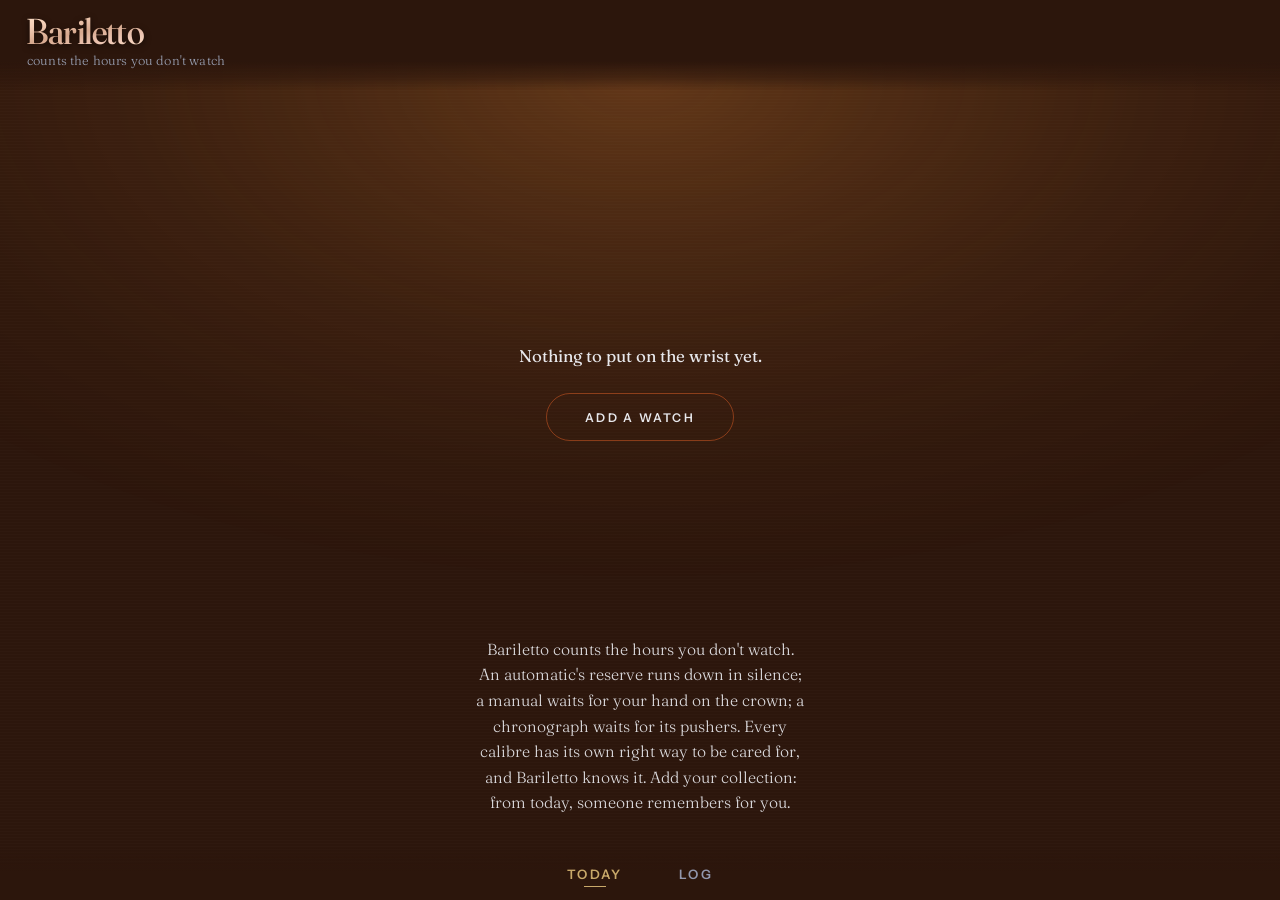
==== commit 0d264e8a: "v159 - nuovo logo bariletto: icone a pieno campo, maskable dentro la zona sicura, icona iOS e favico" ====
--- a/index.html
+++ b/index.html
@@ -6,8 +6,9 @@
 <title>Bariletto</title>
 <meta name="theme-color" content="#100A29">
 <link rel="manifest" href="./manifest.webmanifest">
-<link rel="icon" href="./icon-192.png">
-<link rel="apple-touch-icon" href="./icon-192.png">
+<link rel="icon" href="./favicon-32.png" sizes="32x32">
+<link rel="icon" href="./icon-192.png" sizes="192x192">
+<link rel="apple-touch-icon" href="./apple-touch-icon.png">
 <link rel="stylesheet" href="./styles.css">
 </head>
 <body>
--- a/styles.css
+++ b/styles.css
@@ -28,9 +28,9 @@
 :root {
   /* Campionati dal quadrante del King Seiko SLA083: tinta 253, il blu-
      violetto profondo. Li riscrive [data-ora] appena lo script parte. */
-  --room:        #100A29;
-  --wall:        #1F1152;
-  --slab:        #2D177B;
+  --room:        #220D2B;
+  --wall:        #3F1551;
+  --slab:        #5C1C78;
   --quadrante:   #2F1688;
   --viola:       #9E89EC;
   --arancio:     #FF6B2C;
@@ -83,10 +83,21 @@
 
 /* Le quattro ore dell'orizzonte di Tokyo. Cambiano da sole con l'orologio
    del telefono: nessun comando, nessuna impostazione. */
-[data-ora="alba"]       { --room:#130B25; --wall:#241448; --slab:#341B6E; --glow:#FF6B2C; --velo:.17; }
-[data-ora="giorno"]     { --room:#110E26; --wall:#1F184A; --slab:#2C2270; --glow:#97A0D8; --velo:.11; }
-[data-ora="crepuscolo"] { --room:#100A29; --wall:#1F1152; --slab:#2D177B; --glow:#4522C3; --velo:.24; }
-[data-ora="notte"]      { --room:#0A081E; --wall:#16134A; --slab:#1F1B73; --glow:#2A2E84; --velo:.16; }
+/* Le quattro ore dell'orizzonte di Tokyo. Cambiano da sole con l'orologio
+   del telefono: nessun comando, nessuna impostazione. Tonalità sparse
+   di proposito (18°/224°/282°/248°) invece che raggruppate tutte nella
+   stessa famiglia blu-viola come nella prima versione — la differenza
+   ora si vede a colpo d'occhio, non solo confrontando due screenshot
+   fianco a fianco. Ogni fascia mantiene comunque la stessa struttura:
+   room, wall e slab condividono tonalità e saturazione, la luminosità
+   sale a scatti di circa 9 punti — la profondità dell'ambiente resta
+   coerente con l'originale, cambia solo il colore dell'ambiente.
+   Contrasto verificato su testo e nome per tutte e quattro le fasce,
+   mai sotto soglia, il punto più stretto (notte) a 5,30:1. */
+[data-ora="alba"]       { --room:#2C160C; --wall:#522714; --slab:#7A371A; --glow:#FF983D; --velo:.26; }
+[data-ora="giorno"]     { --room:#11182C; --wall:#1C2A4F; --slab:#253A74; --glow:#98BDE1; --velo:.20; }
+[data-ora="crepuscolo"] { --room:#220D2B; --wall:#3F1551; --slab:#5C1C78; --glow:#CE27CE; --velo:.34; }
+[data-ora="notte"]      { --room:#0C091A; --wall:#1A143E; --slab:#261D63; --glow:#2E399E; --velo:.24; }
 
 * { box-sizing: border-box; margin: 0; padding: 0; }
 
@@ -161,8 +172,9 @@
 
    Il rilievo resta quello della ghiera: chiaro dove batte la luce,
    una banda più scura nella curva, riacceso sul fondo per il riflesso
-   di rimando. Contrasto verificato sulle quattro ore: il punto più
-   basso è 5,68:1 al crepuscolo, mai sotto soglia.
+   di rimando. Contrasto riverificato dopo la palette con tonalità più
+   separate (agosto 2026): il punto più basso è 5,30:1 alla fascia
+   notte, mai sotto soglia.
    ------------------------------------------------------------------ */
 #testata {
   position: fixed; top: 0; left: 0; right: 0; z-index: 4;
@@ -184,11 +196,11 @@
   content: attr(data-nome);
   position: absolute; inset: 0;
   background: linear-gradient(168deg,
-    color-mix(in srgb, var(--glow) 20%, #FFFFFF) 0%,
-    color-mix(in srgb, var(--glow) 26%, #EDEAF5) 24%,
-    color-mix(in srgb, var(--glow) 34%, #B9B4C8) 50%,
-    color-mix(in srgb, var(--glow) 26%, #E4DEF2) 76%,
-    color-mix(in srgb, var(--glow) 18%, #FFFDF8) 100%);
+    color-mix(in srgb, var(--glow) 28%, #FFFFFF) 0%,
+    color-mix(in srgb, var(--glow) 34%, #EDEAF5) 24%,
+    color-mix(in srgb, var(--glow) 42%, #B9B4C8) 50%,
+    color-mix(in srgb, var(--glow) 34%, #E4DEF2) 76%,
+    color-mix(in srgb, var(--glow) 26%, #FFFDF8) 100%);
   -webkit-background-clip: text; background-clip: text;
   color: transparent;
   transition: background 2.2s ease;
@@ -273,8 +285,8 @@
 .voce-indice {
   position: relative;
   min-height: 44px; padding: 0 var(--s4);
-  font-family: var(--dati); font-size: .6875rem; font-weight: 600;
-  letter-spacing: .20em; text-transform: uppercase;
+  font-family: var(--dati); font-size: .8125rem; font-weight: 600;
+  letter-spacing: .18em; text-transform: uppercase;
   color: var(--argento-off);
   transition: color .3s var(--piano);
 }
@@ -378,6 +390,32 @@
 .riga-azione-principale .azione { margin-top: 0; }
 .riga-azione-secondaria { display: flex; align-items: center; gap: 4px; }
 .riga-azione-secondaria.centrata { justify-content: center; }
+
+/* Quadrante, motivo e bottone raggruppati in un'unica carta: solo un
+   bordo tenue, nessuno sfondo aggiunto — il bagliore #luce già dietro
+   l'anello resta l'unica atmosfera, due fonti di luce si sarebbero
+   solo confuse a vicenda. Stesso oro tenue del bordo del quadrante,
+   stesso raggio delle altre lastre dell'app. */
+.carta-gesto {
+  width: 100%;
+  display: flex; flex-direction: column; align-items: center;
+  border: 1px solid rgba(201,169,106,.35);
+  border-radius: var(--r-lastra);
+  padding: var(--s4) var(--s3) var(--s3);
+  margin-top: var(--s2);
+}
+/* La conferma prende il posto del bottone, non aggiunge una riga: la
+   pagina non deve saltare né allungarsi nell'istante in cui compare. */
+.conferma-gesto {
+  display: flex; align-items: center; gap: var(--s2);
+  font-family: var(--dati); font-size: .875rem; color: var(--argento);
+  animation: entra-conferma .22s var(--piano);
+}
+.conferma-gesto .pallino { background: var(--oro); }
+@keyframes entra-conferma {
+  from { opacity: 0; transform: translateY(-4px); }
+  to   { opacity: 1; transform: translateY(0); }
+}
 /* Il titolo di sezione con l'icona info accanto: il margine sotto che
    prima stava sul titolo stesso ora serve sulla riga che lo avvolge —
    un flex item non spinge giù il resto della pagina da solo. Due
@@ -441,11 +479,16 @@
 .titolo-quiete {
   font-family: var(--display); font-variation-settings: 'opsz' 48, 'SOFT' 18;
   font-weight: 400; font-size: 1.25rem; line-height: 1.15;
-  color: var(--argento); margin-bottom: 6px;
-}
+  color: var(--argento);
+}
+/* L'icona accanto a "Nessuno chiede attenzione": stesso schema già
+   usato altrove nell'app quando un'icona affianca un testo — il
+   margine che prima stava su titolo-quiete passa alla riga che lo
+   avvolge, altrimenti un flex item non lo spinge più giù da solo. */
+.riga-titolo-quiete { display: flex; align-items: center; justify-content: center; gap: 4px; margin-bottom: 6px; }
 .vuoto {
   font-family: var(--display); font-variation-settings: 'opsz' 20;
-  font-weight: 300; font-size: 1.0625rem; color: var(--argento-off); line-height: 1.6;
+  font-weight: 400; font-size: 1.0625rem; color: var(--argento); line-height: 1.6;
 }
 /* ------------------------------------------------------------------
    La scala. Prima i tre livelli stavano a 19, 16 e 15 pixel, tutti di
@@ -509,12 +552,29 @@
    il contenuto reale supera lo spazio, la pagina scorre come sempre. */
 .vuoto-pieno {
   min-height: calc(100dvh - var(--alta-testata) - var(--alta-indice));
-  justify-content: space-between;
   padding-top: var(--s5); padding-bottom: var(--s5);
 }
+/* Il tetto sta qui, non sul contenitore: prima limitavo l'intero blocco
+   a 560px, e su uno schermo normale (non solo su quelli molto alti)
+   quel tetto scattava comunque, lasciando il contenitore più corto
+   dello spazio vero — il messaggio finiva schiacciato in alto invece
+   che al centro. Ora il contenitore riempie sempre tutto lo spazio
+   reale; solo i due spaziatori smettono di crescere oltre 220px
+   ciascuno, e solo su schermi eccezionalmente alti se ne accorge
+   qualcuno. */
+.vuoto-spaziatore { flex: 1 1 0; max-height: 220px; }
+/* Prima era un paragrafo generico da 13px: cinque persone su cinque,
+   provando l'app per la prima volta, non l'hanno notato. Eppure è
+   l'unica spiegazione di cosa fa l'intera app, letta esattamente una
+   volta da ogni persona nuova. Stesso trattamento già riservato a
+   .motivo, la frase che l'app considera la più importante da leggere
+   ogni giorno: non un'invenzione nuova, lo stesso peso per un testo
+   che se lo merita altrettanto. */
 .presentazione-vuoto {
-  font-size: .8125rem; line-height: 1.6; color: var(--argento-off);
-  max-width: 320px; text-wrap: balance;
+  font-family: var(--display); font-variation-settings: 'opsz' 20;
+  font-weight: 300; font-size: 1rem; line-height: 1.6;
+  color: var(--argento); opacity: .94;
+  max-width: 340px; text-wrap: balance;
 }
 
 /* Titolo con un'azione a fianco, sempre raggiungibile senza scorrere —
@@ -625,9 +685,9 @@
 
 .carta {
   scroll-snap-align: start; flex: 0 0 auto;
-  width: 166px; min-height: 128px;
+  width: 178px; min-height: 142px;
   display: flex; flex-direction: column; align-items: flex-start;
-  padding: 11px var(--s3); text-align: left;
+  padding: 13px var(--s3); text-align: left;
   border-radius: var(--r-lastra);
   background: var(--slab); background-image: var(--trama);
   box-shadow: inset 0 1px 0 rgba(255,255,255,.055), 0 1px 2px rgba(0,0,0,.35);
@@ -635,26 +695,26 @@
 }
 .carta:active { transform: scale(.97); }
 .carta.al-polso { opacity: .74; box-shadow: inset 0 1px 0 rgba(201,169,106,.18); }
-.carta .pallino { margin-bottom: 8px; }
+.carta .pallino { margin-bottom: 9px; }
 /* Due righe sempre, anche quando il nome ne occupa una: senza, il filo
    e i dati sotto stavano a due altezze diverse da una carta all'altra e
    la fila sembrava sghemba. */
 .carta-nome {
   font-family: var(--display); font-variation-settings: 'opsz' 24;
-  font-weight: 400; font-size: 1rem; line-height: 1.2; color: var(--argento);
+  font-weight: 400; font-size: 1.0625rem; line-height: 1.2; color: var(--argento);
   display: -webkit-box; -webkit-box-orient: vertical;
   -webkit-line-clamp: 2; line-clamp: 2; overflow: hidden;
   min-height: 2.4em;
 }
 /* I dati stanno sul fondo della carta, non subito sotto il nome: così
    sono in linea fra carte di contenuto diverso. */
-.carta .filo { margin: 8px 0; width: 28px; }
+.carta .filo { margin: 9px 0; width: 28px; }
 .carta-dato {
-  font-family: var(--dati); font-size: .625rem; font-weight: 500;
-  letter-spacing: .13em; text-transform: uppercase; color: var(--argento-off);
+  font-family: var(--dati); font-size: .6875rem; font-weight: 500;
+  letter-spacing: .12em; text-transform: uppercase; color: var(--argento-off);
   max-width: 100%; overflow: hidden; text-overflow: ellipsis; white-space: nowrap;
 }
-.carta-stato { margin-top: 4px; }
+.carta-stato { margin-top: 5px; }
 .pallino { width: 5px; height: 5px; border-radius: 50%; flex-shrink: 0; }
 
 
@@ -793,6 +853,8 @@
 .attrezzo .freccia { color: var(--oro); opacity: .78; }
 .attrezzo.armato { color: #FFD9C6; }
 .attrezzo.armato .freccia { color: #FFD9C6; opacity: .8; }
+.attrezzo.acceso { color: var(--oro); }
+.attrezzo.acceso .freccia { color: var(--oro); opacity: .8; }
 .esito {
   margin-top: var(--s2); font-size: .8125rem; line-height: 1.5; color: var(--oro);
 }
@@ -866,7 +928,8 @@
    scrollabile apposta.
    ------------------------------------------------------------------ */
 #velo {
-  position: fixed; inset: 0; z-index: 10;
+  position: fixed; top: 0; left: 0; right: 0; z-index: 10;
+  height: var(--altezza-visibile, 100dvh);
   overflow: hidden;
   background: rgba(8,6,14,0); backdrop-filter: blur(0px);
   transition: background .38s ease, backdrop-filter .38s ease;
@@ -876,7 +939,7 @@
 
 #foglio {
   width: min(440px, calc(100% - var(--bordo) * 2));
-  max-height: min(640px, 82dvh);
+  max-height: min(640px, calc(var(--altezza-visibile, 100dvh) * .82));
   display: flex; flex-direction: column;
   background: var(--wall); background-image: var(--trama);
   border-radius: var(--r-foglio);
@@ -935,6 +998,11 @@
   font-family: var(--display); font-variation-settings: 'opsz' 32, 'SOFT' 18;
   font-weight: 400; font-size: 1.0625rem; line-height: 1.2; color: var(--argento);
 }
+/* Riceve il fuoco all'apertura del foglio solo come appiglio per chi
+   naviga da tastiera o con uno screen reader: non è un controllo con
+   cui interagire, quindi niente contorno visibile, sarebbe letto come
+   un elemento rotto piuttosto che un'indicazione utile. */
+.capo-titolo:focus { outline: none; }
 .capo-azioni { display: flex; align-items: center; gap: 0; flex-shrink: 0; }
 .chiudi {
   font-family: var(--dati); font-size: .625rem; font-weight: 600;
@@ -956,7 +1024,7 @@
   background: var(--wall);
 }
 .foglio-piede .azione { width: 100%; margin: 0; }
-.foglio-piede.due { display: flex; gap: var(--s2); align-items: center; }
+.foglio-piede.due { display: flex; flex-wrap: wrap; gap: var(--s2); align-items: center; }
 .foglio-piede.due .azione { flex: 1 1 auto; }
 /* L'avviso sulla cascata del registro, sopra i bottoni del dettaglio:
    stesso padding laterale del piede, senza il suo bordo — è un'aggiunta
@@ -1033,7 +1101,7 @@
 .fonte-derivato  .pallino-fonte { background: var(--arancio); }
 
 .sepa { height: 1px; background: rgba(255,255,255,.07); margin: var(--s4) 0 var(--s3); }
-.esiti { max-height: 42dvh; overflow-y: auto; overscroll-behavior: contain; margin-top: var(--s1); }
+.esiti { margin-top: var(--s1); }
 .esiti .lastra { cursor: pointer; }
 
 .scelte { display: flex; flex-wrap: wrap; gap: 6px; margin: var(--s2) 0 var(--s4); }
@@ -1047,6 +1115,21 @@
 .scelta:active { transform: scale(.96); }
 
 .riserva-campo { display: flex; align-items: flex-end; justify-content: space-between; gap: var(--s3); margin-bottom: var(--s1); }
+
+/* Il campo A/H: stessa fila di chip già vista per il tipo, con in coda
+   un bottone icona invece di un'ennesima chip di testo — la matita dice
+   "scrivi tu" senza bisogno di un'etichetta a parte. */
+.ah-campo { margin-bottom: var(--s3); }
+.ah-campo > .etichetta { display: block; margin-bottom: 6px; }
+.ah-campo .scelte { margin: 0; }
+.matita {
+  display: inline-flex; align-items: center; justify-content: center;
+  min-height: 44px; width: 44px; border-radius: var(--r-chip);
+  color: var(--argento-off); border: 1px solid rgba(255,255,255,.10);
+  transition: border-color .25s var(--piano), background .25s var(--piano), color .25s var(--piano);
+}
+.matita.accesa { color: var(--oro); border-color: rgba(201,169,106,.45); background: rgba(201,169,106,.10); }
+.matita:active { transform: scale(.96); }
 
 .interruttore {
   display: flex; align-items: center; justify-content: space-between; gap: var(--s3);
@@ -1076,7 +1159,18 @@
   transition: color .25s ease, border-color .25s ease, background .25s ease;
 }
 .pericolo.armato { color: #FFD9C6; border-color: rgba(255,107,44,.55); background: rgba(255,107,44,.14); }
-.pericolo-quieto { flex: 0 0 auto; color: var(--argento-off); }
+.pericolo-quieto {
+  /* flex: 0 0 auto (larghezza fissa) andava bene per "Elimina", ma al
+     secondo tocco il testo diventa "Tocca di nuovo per eliminare" — molto
+     più lungo. Prima soluzione (flex:0 1 auto) risolveva lo sconfino ma
+     lo stringeva a sei righe illeggibili, schiacciato accanto al bottone
+     principale. Con una base preferita di 170px e flex-wrap sul
+     contenitore, quando le due basi non stanno affiancate il bottone
+     lungo scende sulla propria riga intera, dove ha spazio per andare
+     a capo in modo leggibile (due righe, non sei). */
+  flex: 1 1 170px; min-width: 0; color: var(--argento-off);
+  white-space: normal; text-align: left;
+}
 .pericolo-quieto.armato { color: #FFD9C6; background: rgba(255,107,44,.16); }
 .blocco-elimina { margin-top: var(--s4); }
 
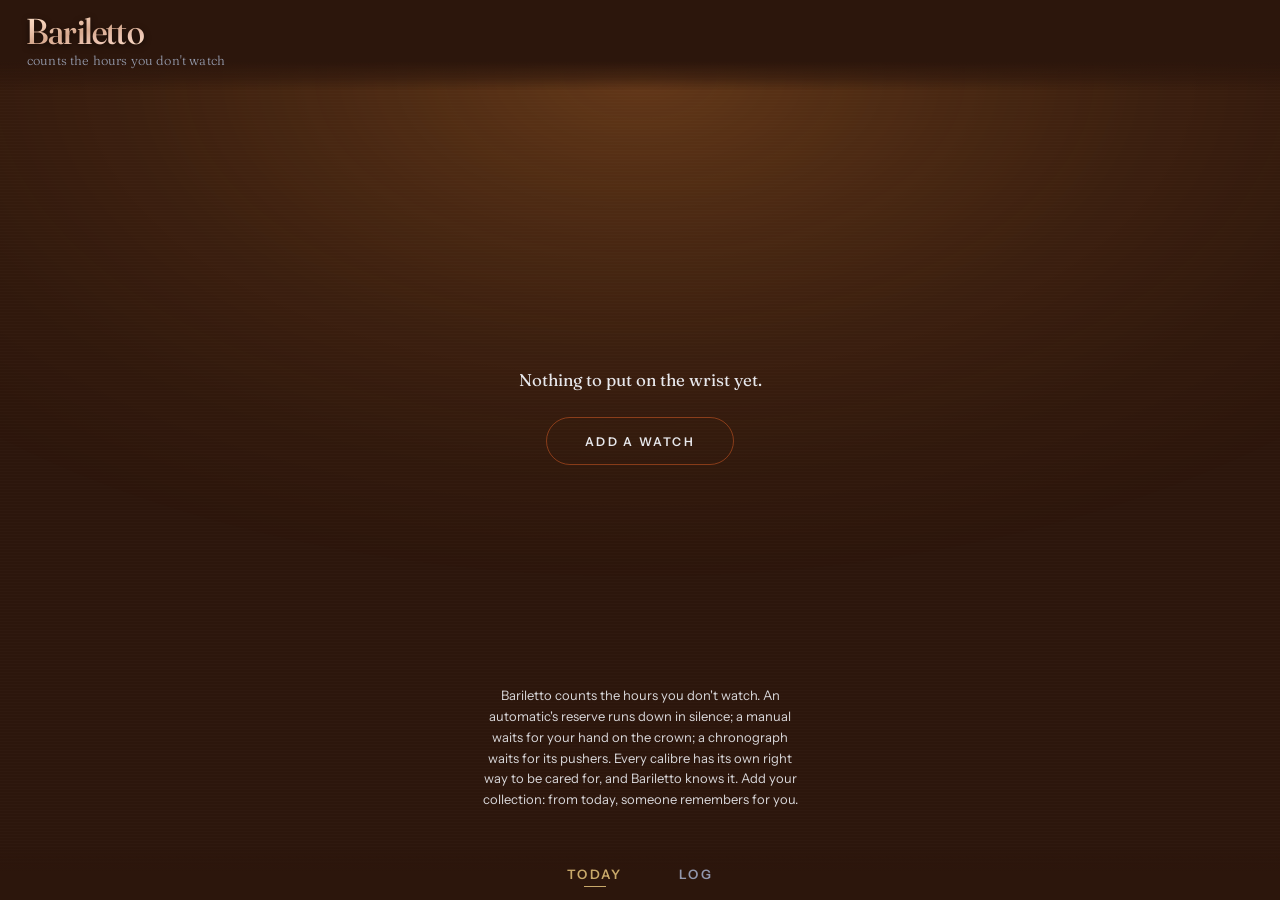
==== commit b607df2d: "v151: rotazione, interfaccia riscritta, cronocomparatore beta" ====
--- a/index.html
+++ b/index.html
@@ -6,9 +6,8 @@
 <title>Bariletto</title>
 <meta name="theme-color" content="#100A29">
 <link rel="manifest" href="./manifest.webmanifest">
-<link rel="icon" href="./favicon-32.png" sizes="32x32">
-<link rel="icon" href="./icon-192.png" sizes="192x192">
-<link rel="apple-touch-icon" href="./apple-touch-icon.png">
+<link rel="icon" href="./icon-192.png">
+<link rel="apple-touch-icon" href="./icon-192.png">
 <link rel="stylesheet" href="./styles.css">
 </head>
 <body>
--- a/styles.css
+++ b/styles.css
@@ -390,32 +390,6 @@
 .riga-azione-principale .azione { margin-top: 0; }
 .riga-azione-secondaria { display: flex; align-items: center; gap: 4px; }
 .riga-azione-secondaria.centrata { justify-content: center; }
-
-/* Quadrante, motivo e bottone raggruppati in un'unica carta: solo un
-   bordo tenue, nessuno sfondo aggiunto — il bagliore #luce già dietro
-   l'anello resta l'unica atmosfera, due fonti di luce si sarebbero
-   solo confuse a vicenda. Stesso oro tenue del bordo del quadrante,
-   stesso raggio delle altre lastre dell'app. */
-.carta-gesto {
-  width: 100%;
-  display: flex; flex-direction: column; align-items: center;
-  border: 1px solid rgba(201,169,106,.35);
-  border-radius: var(--r-lastra);
-  padding: var(--s4) var(--s3) var(--s3);
-  margin-top: var(--s2);
-}
-/* La conferma prende il posto del bottone, non aggiunge una riga: la
-   pagina non deve saltare né allungarsi nell'istante in cui compare. */
-.conferma-gesto {
-  display: flex; align-items: center; gap: var(--s2);
-  font-family: var(--dati); font-size: .875rem; color: var(--argento);
-  animation: entra-conferma .22s var(--piano);
-}
-.conferma-gesto .pallino { background: var(--oro); }
-@keyframes entra-conferma {
-  from { opacity: 0; transform: translateY(-4px); }
-  to   { opacity: 1; transform: translateY(0); }
-}
 /* Il titolo di sezione con l'icona info accanto: il margine sotto che
    prima stava sul titolo stesso ora serve sulla riga che lo avvolge —
    un flex item non spinge giù il resto della pagina da solo. Due
@@ -563,18 +537,9 @@
    ciascuno, e solo su schermi eccezionalmente alti se ne accorge
    qualcuno. */
 .vuoto-spaziatore { flex: 1 1 0; max-height: 220px; }
-/* Prima era un paragrafo generico da 13px: cinque persone su cinque,
-   provando l'app per la prima volta, non l'hanno notato. Eppure è
-   l'unica spiegazione di cosa fa l'intera app, letta esattamente una
-   volta da ogni persona nuova. Stesso trattamento già riservato a
-   .motivo, la frase che l'app considera la più importante da leggere
-   ogni giorno: non un'invenzione nuova, lo stesso peso per un testo
-   che se lo merita altrettanto. */
 .presentazione-vuoto {
-  font-family: var(--display); font-variation-settings: 'opsz' 20;
-  font-weight: 300; font-size: 1rem; line-height: 1.6;
-  color: var(--argento); opacity: .94;
-  max-width: 340px; text-wrap: balance;
+  font-size: .8125rem; line-height: 1.6; color: var(--argento); opacity: .92;
+  max-width: 320px; text-wrap: balance;
 }
 
 /* Titolo con un'azione a fianco, sempre raggiungibile senza scorrere —
@@ -998,11 +963,6 @@
   font-family: var(--display); font-variation-settings: 'opsz' 32, 'SOFT' 18;
   font-weight: 400; font-size: 1.0625rem; line-height: 1.2; color: var(--argento);
 }
-/* Riceve il fuoco all'apertura del foglio solo come appiglio per chi
-   naviga da tastiera o con uno screen reader: non è un controllo con
-   cui interagire, quindi niente contorno visibile, sarebbe letto come
-   un elemento rotto piuttosto che un'indicazione utile. */
-.capo-titolo:focus { outline: none; }
 .capo-azioni { display: flex; align-items: center; gap: 0; flex-shrink: 0; }
 .chiudi {
   font-family: var(--dati); font-size: .625rem; font-weight: 600;
@@ -1115,21 +1075,6 @@
 .scelta:active { transform: scale(.96); }
 
 .riserva-campo { display: flex; align-items: flex-end; justify-content: space-between; gap: var(--s3); margin-bottom: var(--s1); }
-
-/* Il campo A/H: stessa fila di chip già vista per il tipo, con in coda
-   un bottone icona invece di un'ennesima chip di testo — la matita dice
-   "scrivi tu" senza bisogno di un'etichetta a parte. */
-.ah-campo { margin-bottom: var(--s3); }
-.ah-campo > .etichetta { display: block; margin-bottom: 6px; }
-.ah-campo .scelte { margin: 0; }
-.matita {
-  display: inline-flex; align-items: center; justify-content: center;
-  min-height: 44px; width: 44px; border-radius: var(--r-chip);
-  color: var(--argento-off); border: 1px solid rgba(255,255,255,.10);
-  transition: border-color .25s var(--piano), background .25s var(--piano), color .25s var(--piano);
-}
-.matita.accesa { color: var(--oro); border-color: rgba(201,169,106,.45); background: rgba(201,169,106,.10); }
-.matita:active { transform: scale(.96); }
 
 .interruttore {
   display: flex; align-items: center; justify-content: space-between; gap: var(--s3);
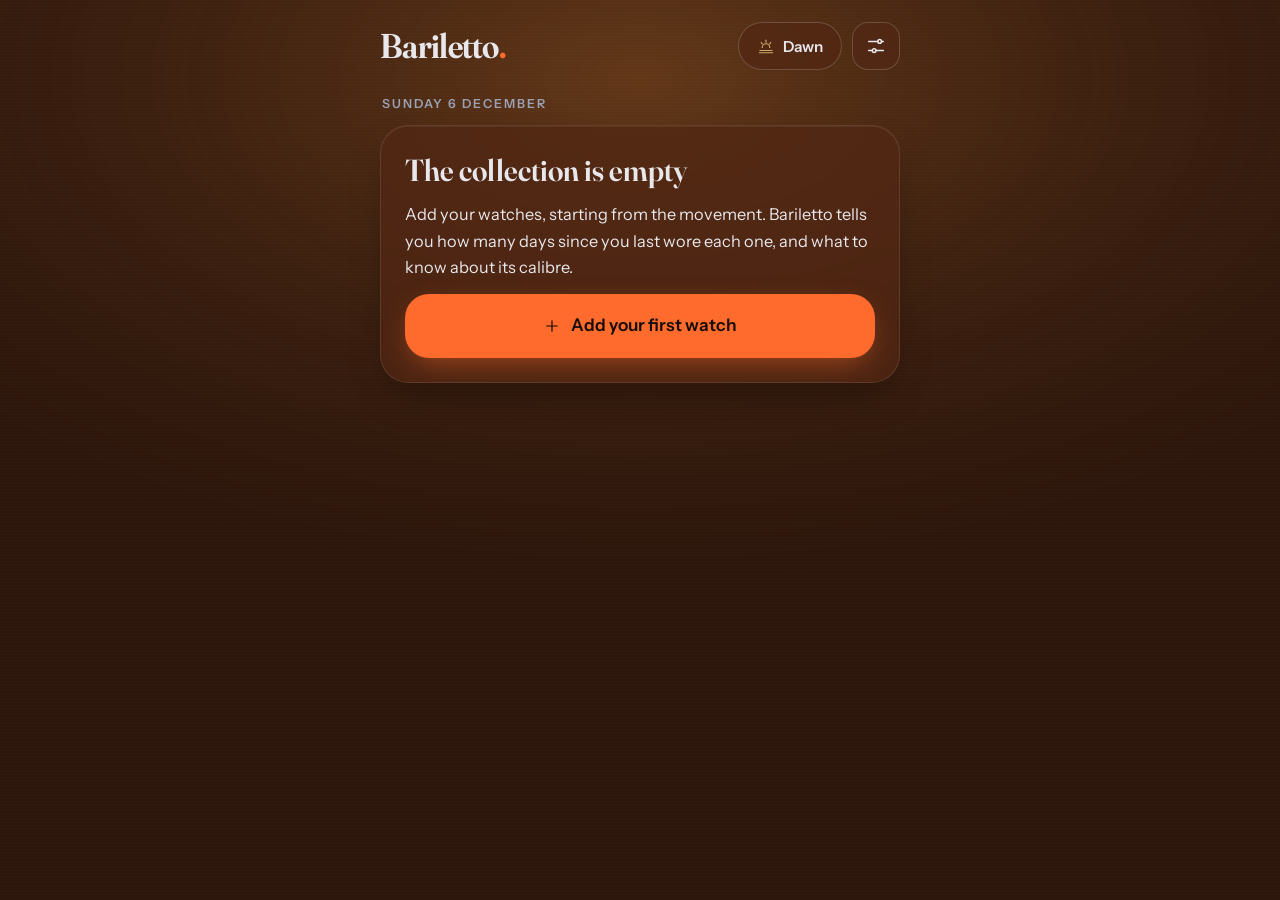
==== commit f62bfb79: "v176: file della nuova interfaccia allineati, cache v176" ====
--- a/index.html
+++ b/index.html
@@ -4,36 +4,31 @@
 <meta charset="utf-8">
 <meta name="viewport" content="width=device-width, initial-scale=1, viewport-fit=cover">
 <title>Bariletto</title>
-<meta name="theme-color" content="#100A29">
+<meta name="theme-color" content="#220D2B">
 <link rel="manifest" href="./manifest.webmanifest">
 <link rel="icon" href="./icon-192.png">
 <link rel="apple-touch-icon" href="./icon-192.png">
+<link rel="preload" href="./font/fraunces.woff2" as="font" type="font/woff2" crossorigin>
+<link rel="preload" href="./font/instrument-sans.woff2" as="font" type="font/woff2" crossorigin>
 <link rel="stylesheet" href="./styles.css">
 </head>
 <body>
 <div id="luce" aria-hidden="true"></div>
 <div id="grana" aria-hidden="true"></div>
-<header id="testata"></header>
 
-<!-- Il ponte: due pagine affiancate, si passa da una all'altra con il
-     dito. Lo scorrimento è quello nativo del browser con scroll-snap,
-     non un trascinamento calcolato a mano: è la differenza con le vecchie
-     pareti, dove ogni gesto era codice nostro e ogni caso limite un bug. -->
-<main id="ponte">
-  <section class="pagina" id="pag-oggi" aria-label="Oggi"></section>
-  <section class="pagina" id="pag-altro" aria-label="Registro"></section>
-</main>
-
-<nav id="indice" aria-label="Pagine"></nav>
+<!-- Una pagina sola. Tutto il resto sale dal basso, nel foglio. -->
+<main id="app"></main>
 
 <script src="./lingua.js"></script>
 <script src="./calibri.js"></script>
 <script src="./movimenti.js"></script>
 <script src="./archivio.js"></script>
 <script src="./dominio.js"></script>
-<script src="./oggi.js"></script>
-<script src="./altro.js"></script>
-<script src="./foglio.js"></script>
+<script src="./crono.js"></script>
 <script src="./cornice.js"></script>
+<script src="./pagina.js"></script>
+<script src="./scheda.js"></script>
+<script src="./misura.js"></script>
+<script src="./impostazioni.js"></script>
 </body>
 </html>
--- a/styles.css
+++ b/styles.css
@@ -98,46 +98,6 @@
 [data-ora="giorno"]     { --room:#11182C; --wall:#1C2A4F; --slab:#253A74; --glow:#98BDE1; --velo:.20; }
 [data-ora="crepuscolo"] { --room:#220D2B; --wall:#3F1551; --slab:#5C1C78; --glow:#CE27CE; --velo:.34; }
 [data-ora="notte"]      { --room:#0C091A; --wall:#1A143E; --slab:#261D63; --glow:#2E399E; --velo:.24; }
-
-* { box-sizing: border-box; margin: 0; padding: 0; }
-
-/* Le dimensioni del testo sono in rem: se sul telefono alzi la dimensione
-   dei caratteri, l'app cresce con te. */
-html { font-size: 100%; }
-
-/* Lo scorrimento non vive più qui: vive dentro le due pagine. Questo
-   guscio sta fermo e non deve mai scorrere né in alto né di lato.
-   Nota storica: prima c'era overflow-x:hidden su html E su body, e per
-   la specifica ognuno dei due diventava un contenitore di scorrimento —
-   due, annidati, alti quanto lo schermo. Su Chrome Android il risultato
-   era che la pagina non scorreva affatto. */
-html, body {
-  height: 100%;
-  overflow: hidden;
-  background: var(--room);
-  color: var(--argento);
-  font-family: var(--dati);
-  overscroll-behavior: none;
-  -webkit-tap-highlight-color: transparent;
-  transition: background 2.2s ease;
-}
-body { user-select: none; -webkit-user-select: none; }
-
-button { font: inherit; color: inherit; background: none; border: none; cursor: pointer; }
-button:focus-visible, [tabindex]:focus-visible { outline: 2px solid var(--arancio); outline-offset: 3px; }
-
-/* Velo sotto la testata: il contenuto le passa dietro scorrendo, e senza
-   questo l'anello si sovrapponeva al marchio, che è trasparente. */
-body::before {
-  content: ""; position: fixed; top: 0; left: 0; right: 0; z-index: 2;
-  height: calc(var(--alta-testata) + env(safe-area-inset-top));
-  background: linear-gradient(to bottom,
-    var(--room) 0%, var(--room) 68%,
-    color-mix(in srgb, var(--room) 55%, transparent) 86%,
-    transparent 100%);
-  pointer-events: none;
-}
-
 /* --- la luce della stanza: si muove al 10%, è tutto il trucco --- */
 #luce {
   position: fixed; inset: -24%;
@@ -159,1019 +119,451 @@
 }
 #grana { position: fixed; inset: 0; background-image: var(--trama); opacity: .55; pointer-events: none; }
 
-
-/* ------------------------------------------------------------------
-   La testata: il nome che segue l'ora.
-
-   L'oro fisso stonava contro il fondo delle fasce fredde — a giorno
-   inoltrato, con --glow lavanda, un marchio sempre color miele
-   sembrava scollegato dal resto della stanza, che invece cambia atmosfera
-   da solo. Qui il gradiente nasce da --glow: caldo dov'è caldo (alba),
-   freddo dov'è freddo (giorno), senza una riga di logica in più — la
-   stessa variabile che già anima luce e velo ora tinge anche il nome.
-
-   Il rilievo resta quello della ghiera: chiaro dove batte la luce,
-   una banda più scura nella curva, riacceso sul fondo per il riflesso
-   di rimando. Contrasto riverificato dopo la palette con tonalità più
-   separate (agosto 2026): il punto più basso è 5,30:1 alla fascia
-   notte, mai sotto soglia.
-   ------------------------------------------------------------------ */
-#testata {
-  position: fixed; top: 0; left: 0; right: 0; z-index: 4;
-  padding: calc(13px + env(safe-area-inset-top)) var(--bordo) 10px;
-  pointer-events: none;
-}
-#marchio {
-  position: relative; z-index: 4; width: fit-content;
+/* ==================================================================
+   La versione nuova: l'impianto di Ninna sui colori di Bariletto.
+   Da Ninna vengono le forme: titolo grande in Fraunces, riquadri
+   morbidi con un filo di bordo, due bottoni affiancati sotto la scheda
+   principale, etichette in maiuscoletto. Da Bariletto restano i
+   colori: le quattro ore qui sopra, la luce della stanza, la grana.
+   I colori cambiano da soli con l'ora del giorno; la regola è scritta
+   nelle impostazioni e nella pillola in testata.
+   ================================================================== */
+
+:root {
+  --carta: color-mix(in srgb, var(--wall) 72%, transparent);
+  --carta-forte: color-mix(in srgb, var(--slab) 62%, transparent);
+  --filo: rgba(255, 255, 255, .10);
+  --filo-forte: rgba(255, 255, 255, .18);
+  --r-riquadro: 28px;
+  --r-bottone: 24px;
+  --margine: 20px;
+}
+
+* { box-sizing: border-box; margin: 0; padding: 0; }
+html { font-size: 100%; }
+html, body {
+  min-height: 100%;
+  background: var(--room);
+  color: var(--argento);
+  font-family: var(--dati);
+  -webkit-tap-highlight-color: transparent;
+  transition: background 2.2s ease;
+}
+body { overflow-x: hidden; overscroll-behavior-y: none; }
+button { font: inherit; color: inherit; background: none; border: none; cursor: pointer; text-align: inherit; }
+button:disabled { cursor: default; }
+button:focus-visible, a:focus-visible, input:focus-visible { outline: 2px solid var(--arancio); outline-offset: 3px; }
+.icona { flex-shrink: 0; display: block; }
+
+
+/* ---------------------------------------------------------- la pagina */
+#app { position: relative; z-index: 1; }
+.pagina {
+  max-width: 560px; margin: 0 auto;
+  padding: calc(14px + env(safe-area-inset-top)) var(--margine) calc(40px + env(safe-area-inset-bottom));
+}
+
+.testata { display: flex; align-items: center; justify-content: space-between; gap: 12px; min-height: 64px; }
+.marchio {
   font-family: var(--display);
-  font-variation-settings: 'opsz' 144, 'SOFT' 22, 'WONK' 1;
-  font-weight: 500; font-size: 2.25rem; line-height: 1;
-  letter-spacing: -.022em;
-  color: transparent;
-  filter: drop-shadow(0 2px 3px rgba(0,0,0,.6));
-  transition: filter 2.2s ease;
-  pointer-events: none;
-}
-#marchio::after {
-  content: attr(data-nome);
-  position: absolute; inset: 0;
-  background: linear-gradient(168deg,
-    color-mix(in srgb, var(--glow) 28%, #FFFFFF) 0%,
-    color-mix(in srgb, var(--glow) 34%, #EDEAF5) 24%,
-    color-mix(in srgb, var(--glow) 42%, #B9B4C8) 50%,
-    color-mix(in srgb, var(--glow) 34%, #E4DEF2) 76%,
-    color-mix(in srgb, var(--glow) 26%, #FFFDF8) 100%);
-  -webkit-background-clip: text; background-clip: text;
-  color: transparent;
-  transition: background 2.2s ease;
-}
-@supports not ((-webkit-background-clip: text) or (background-clip: text)) {
-  #marchio { color: var(--oro); }
-  #marchio::after { display: none; }
-}
-#frase {
-  position: relative; z-index: 4;
-  margin-top: 3px; margin-left: 1px;
-  font-family: var(--display); font-variation-settings: 'opsz' 20;
-  font-weight: 300; font-size: .8125rem; letter-spacing: .012em;
+  font-variation-settings: 'opsz' 144, 'SOFT' 30, 'WONK' 1;
+  font-weight: 640; font-size: 2.15rem; line-height: 1; letter-spacing: -.02em;
+  color: var(--argento);
+}
+.marchio-punto { color: var(--arancio); }
+.testata-azioni { display: flex; align-items: center; gap: 10px; }
+
+.pillola {
+  display: inline-flex; align-items: center; gap: 8px;
+  min-height: 48px; padding: 0 18px; border-radius: 999px;
+  background: var(--carta); border: 1px solid var(--filo-forte);
+  font-weight: 600; font-size: .95rem; color: var(--argento);
+  -webkit-backdrop-filter: blur(14px); backdrop-filter: blur(14px);
+}
+.pillola .icona { color: var(--oro); }
+.tondo {
+  width: 48px; height: 48px; border-radius: 16px;
+  display: inline-flex; align-items: center; justify-content: center;
+  background: var(--carta); border: 1px solid var(--filo-forte); color: var(--argento);
+  -webkit-backdrop-filter: blur(14px); backdrop-filter: blur(14px);
+}
+.tondo.piccolo { width: 44px; height: 44px; border-radius: 14px; }
+.tondo.chiudi-x .icona { transform: rotate(45deg); }
+
+.data-oggi {
+  margin: 18px 2px 14px;
+  font-size: .78rem; font-weight: 600; letter-spacing: .16em; text-transform: uppercase;
   color: var(--frase);
-  pointer-events: none;
-}
-
-
-/* ------------------------------------------------------------------
-   Il ponte: due pagine affiancate.
-
-   Scorrimento nativo con aggancio, non trascinamento calcolato a mano.
-   È la differenza sostanziale con le vecchie pareti: lì ogni gesto era
-   aritmetica nostra e ogni caso limite — dito che scivola, schermo che
-   ruota, contenuto che cambia sotto — andava previsto a mano. Qui il
-   gesto lo gestisce il browser, come su una galleria di foto.
-   ------------------------------------------------------------------ */
-#ponte {
-  position: relative; z-index: 1;
-  height: 100vh; height: 100dvh;
-  display: flex;
-  overflow-x: auto; overflow-y: hidden;
-  scroll-snap-type: x mandatory;
-  scroll-behavior: smooth;
-  overscroll-behavior: none;
-  scrollbar-width: none;
-}
-#ponte::-webkit-scrollbar { display: none; }
-
-.pagina {
-  flex: 0 0 100%; width: 100%; height: 100%;
-  scroll-snap-align: start; scroll-snap-stop: always;
-  overflow-y: auto; overflow-x: hidden;
-  /* Solo l'asse verticale. Con «contain» su entrambi — che è quello che
-     fa la forma corta della proprietà — il gesto orizzontale restava
-     dentro la pagina e non arrivava mai al ponte: il dito non cambiava
-     più pagina, e restavano solo le due linguette in fondo. */
-  overscroll-behavior-y: contain;
-  overscroll-behavior-x: auto;
-  scrollbar-width: none;
-  padding: calc(var(--alta-testata) + env(safe-area-inset-top)) 0
-           calc(var(--alta-indice) + var(--s4) + env(safe-area-inset-bottom));
-}
-.pagina::-webkit-scrollbar { display: none; }
-
-/* La colonna del contenuto. Il carosello ne esce apposta, per farsi
-   tagliare dal bordo dello schermo: vedi .carosello. */
-.colonna {
-  width: 100%; max-width: min(380px, 100%); margin: 0 auto;
-  padding: 0 var(--bordo);
-  display: flex; flex-direction: column; align-items: center; text-align: center;
-}
-.colonna.testo { text-align: left; align-items: stretch; }
-
-
-/* ------------------------------------------------------------------
-   L'indice delle pagine: dice dove sei e ci porta.
-   Lo swipe da solo non si vede — due parole in fondo lo rendono
-   scopribile senza spiegazioni.
-   ------------------------------------------------------------------ */
-#indice {
-  position: fixed; z-index: 5;
-  left: 0; right: 0; bottom: 0;
-  height: calc(var(--alta-indice) + env(safe-area-inset-bottom));
-  padding-bottom: env(safe-area-inset-bottom);
-  display: flex; align-items: center; justify-content: center; gap: var(--s1);
-  background: linear-gradient(to top,
-    var(--room) 0%, var(--room) 55%,
-    color-mix(in srgb, var(--room) 60%, transparent) 82%,
-    transparent 100%);
-}
-.voce-indice {
-  position: relative;
-  min-height: 44px; padding: 0 var(--s4);
-  font-family: var(--dati); font-size: .8125rem; font-weight: 600;
-  letter-spacing: .18em; text-transform: uppercase;
-  color: var(--argento-off);
-  transition: color .3s var(--piano);
-}
-.voce-indice.acceso { color: var(--oro); }
-/* Il filo d'oro sotto la pagina attiva: lo stesso filetto del quadrante. */
-.voce-indice::after {
-  content: ""; position: absolute; left: 50%; bottom: 9px;
-  width: 0; height: 1px; background: var(--oro);
-  transform: translateX(-50%);
-  transition: width .34s var(--molla);
-}
-.voce-indice.acceso::after { width: 22px; }
-
-
-/* ------------------------------------------------------------------
-   L'anello incassato: scavato, non sollevato.
-   ------------------------------------------------------------------ */
-.anello {
-  width: var(--anello); height: var(--anello); border-radius: 50%;
-  flex: 0 0 auto;
-  margin: 0 auto; position: relative;
-  /* Il testo deve stare dentro il campo piatto, cioè entro 0,74 del
-     raggio: con la corona e gli indici lo spazio utile è meno del quadrato. */
-  padding: 0 calc(var(--anello) * .21);
-  display: flex; flex-direction: column; align-items: center; justify-content: center;
-  /* Il quadrante del Vanac non è liscio: scandendone una colonna si
-     contano 99 inversioni di luce, è rigato in orizzontale. Qui la
-     rigatura è finissima e a bassissimo contrasto: deve dare materia
-     senza disturbare il testo che ci sta sopra. */
-  background:
-    repeating-linear-gradient(to bottom,
-      rgba(255,255,255,.030) 0px, rgba(255,255,255,.030) 1px,
-      rgba(0,0,0,.045) 1px, rgba(0,0,0,.045) 3px),
-    radial-gradient(circle at 50% 38%,
-      color-mix(in srgb, var(--quadrante) 66%, var(--wall)) 0%,
-      color-mix(in srgb, var(--quadrante) 42%, var(--wall)) 44%,
-      color-mix(in srgb, var(--quadrante) 16%, var(--room)) 82%);
-  box-shadow:
-    inset 0 3px 18px rgba(0,0,0,.80),
-    inset 0 -1px 0 rgba(255,255,255,.10),
-    inset 0 1px 0 rgba(0,0,0,.55),
-    0 2px 10px rgba(0,0,0,.55),
-    0 1px 0 rgba(255,255,255,.045);
-}
-/* La ghiera in oro. Sul King Seiko l'oro è struttura, non accento:
-   l'8,6% del quadrante. Qui non copio l'anello dei minuti con le tacche
-   — sarebbe imitazione — prendo il colore e ne faccio un bisello di
-   metallo lavorato, con la luce che cade a 30° da destra come nel logo. */
-.anello::before {
-  content: ""; position: absolute; inset: 0; border-radius: 50%;
-  padding: calc(var(--anello) * .0085);
-  background: conic-gradient(from 300deg,
-    #6B5533 0deg, var(--oro) 42deg, #E4CE8C 78deg, #F0E4B0 100deg,
-    var(--oro) 140deg, #5A4629 205deg, #4A3A24 250deg,
-    #8A6E42 305deg, #6B5533 360deg);
-  -webkit-mask: linear-gradient(#000 0 0) content-box, linear-gradient(#000 0 0);
-          mask: linear-gradient(#000 0 0) content-box, linear-gradient(#000 0 0);
-  -webkit-mask-composite: xor; mask-composite: exclude;
-  pointer-events: none;
-}
-/* Il filetto interno: la seconda linea d'oro, che stacca la ghiera. */
-.anello::after {
-  content: ""; position: absolute; inset: calc(var(--anello) * .075); border-radius: 50%;
-  border: 1px solid rgba(201,169,106,.34);
-  box-shadow: inset 0 1px 3px rgba(0,0,0,.45);
-  pointer-events: none;
-}
-.anello.tocca { cursor: pointer; transition: transform .24s var(--molla-corta); }
-.anello.tocca:active { transform: scale(.97); }
-
-/* L'architettura del quadrante sta sotto al testo e non intercetta i tocchi. */
-.quadrante { position: absolute; inset: 0; width: 100%; height: 100%; pointer-events: none; }
-
-.stato-anello { display: block; margin-bottom: 6px; }
-.dato-anello { letter-spacing: .16em; }
-.dato-anello.secondario { opacity: .62; margin-top: 5px; }
-/* L'icona dell'anello sta fuori dal cerchio, non sopra il testo: il
-   quadrante deve restare leggibile senza un segno estraneo in mezzo.
-   Il calcolo la mette appena oltre il bordo dorato, in alto a destra,
-   qualunque sia la dimensione reale dell'anello sullo schermo. */
-.info-tocco.info-anello {
-  /* Terzo giro su questo calcolo, e stavolta l'ho fatto sulle
-     coordinate vere del riquadro, non su un'assunzione di dove sta il
-     centro. Con top:X e right:X su un contenitore quadrato di lato S,
-     il centro dell'icona (raggio r) sta a (S-X-r, X+r) dall'angolo in
-     alto a sinistra — non semplicemente a "R meno X" dal centro del
-     contenitore, come avevo assunto due volte. La distanza vera dal
-     centro è (R-X-r) * radice(2). Per ottenere un margine g tra il
-     bordo dell'icona e il bordo dorato: X = R - r - (R+r+g) / radice(2).
-     Verificato con un browser vero (Playwright, non calcolo a mano):
-     8px di distanza reale, letta con getBoundingClientRect(), a ogni
-     dimensione dell'anello. */
-  position: absolute;
-  top: calc(var(--anello) * .14645 - 24.44px);
-  right: calc(var(--anello) * .14645 - 24.44px);
-  background: var(--room);
-}
-/* Il bottone principale con l'icona accanto: una riga sola, centrata
-   come stava il bottone da solo prima. */
-.riga-azione-principale { display: flex; align-items: center; justify-content: center; gap: 6px; margin-top: var(--s4); }
-.riga-azione-principale .azione { margin-top: 0; }
-.riga-azione-secondaria { display: flex; align-items: center; gap: 4px; }
-.riga-azione-secondaria.centrata { justify-content: center; }
-/* Il titolo di sezione con l'icona info accanto: il margine sotto che
-   prima stava sul titolo stesso ora serve sulla riga che lo avvolge —
-   un flex item non spinge giù il resto della pagina da solo. Due
-   varianti perché .titolo-contenuto e .gruppo avevano margini diversi
-   fra loro, e la riga deve ricordarli entrambi. */
-.riga-titolo-sezione {
-  display: flex; align-items: center; gap: 4px; margin-bottom: var(--s3);
-}
-.riga-titolo-sezione.di-gruppo { margin-bottom: var(--s2); }
-.riga-titolo-sezione .titolo-contenuto,
-.riga-titolo-sezione .gruppo { margin-bottom: 0; }
-
-
-/* --- ritmo: le uniche classi di spaziatura, niente stili in linea --- */
-.dopo        { margin-top: var(--s4); }
-.dopo-corto  { margin-top: var(--s3); }
-.elenco      { margin-top: var(--s3); }
-.link-centro { display: block; margin-inline: auto; margin-top: var(--s3); }
-.link-centro.stretto { margin-top: var(--s2); }
-.data-oggi   { display: block; margin-bottom: var(--s3); }
-
-
-/* --- tipografia --- */
+}
+
+/* -------------------------------------------------------- i riquadri */
+.riquadro {
+  background: var(--carta);
+  border: 1px solid var(--filo);
+  border-radius: var(--r-riquadro);
+  box-shadow: inset 0 1px 0 rgba(255,255,255,.06), 0 18px 40px -18px rgba(0,0,0,.55);
+  -webkit-backdrop-filter: blur(18px); backdrop-filter: blur(18px);
+}
+
 .etichetta {
-  font-family: var(--dati); font-size: .75rem; font-weight: 500;
-  letter-spacing: .20em; text-transform: uppercase; color: var(--argento-off);
-}
-.etichetta.mini { font-size: .6875rem; }
-
-h1.nome {
-  font-family: var(--display); font-variation-settings: 'opsz' 120;
-  font-weight: 400; line-height: 1.12; letter-spacing: -.01em;
-  /* Un cerchio non perdona: una parola più larga del diametro uscirebbe
-     dai bordi. Qui si spezza invece di sfondare. */
-  overflow-wrap: anywhere; max-width: 100%;
-  font-size: clamp(1.125rem, calc(var(--anello) * .105), 1.75rem);
-  margin: clamp(7px, calc(var(--anello) * .045), 12px) 0 var(--s1);
-  color: var(--argento);
-}
-h1.nome.tagliato {
-  display: -webkit-box; -webkit-box-orient: vertical;
-  -webkit-line-clamp: 3; line-clamp: 3; overflow: hidden;
-}
-.linea {
-  max-width: 100%; overflow: hidden; text-overflow: ellipsis; white-space: nowrap;
-  font-size: clamp(.75rem, calc(var(--anello) * .05), .875rem);
-  color: var(--argento-off); letter-spacing: .02em;
-}
-.filo {
-  width: 34px; height: 1px; background: rgba(201,169,106,.32);
-  margin: clamp(9px, calc(var(--anello) * .058), 16px) 0 clamp(7px, calc(var(--anello) * .045), 12px);
-}
-
-.motivo {
-  font-family: var(--display); font-variation-settings: 'opsz' 20;
-  font-weight: 300; font-size: 1.0625rem; line-height: 1.55;
-  color: var(--argento); opacity: .9; max-width: 320px; margin: 0 auto;
-}
-.motivo.secondario { font-size: .9375rem; opacity: .78; }
-.sotto-anello { margin-top: var(--s3); }
-.titolo-quiete {
-  font-family: var(--display); font-variation-settings: 'opsz' 48, 'SOFT' 18;
-  font-weight: 400; font-size: 1.25rem; line-height: 1.15;
-  color: var(--argento);
-}
-/* L'icona accanto a "Nessuno chiede attenzione": stesso schema già
-   usato altrove nell'app quando un'icona affianca un testo — il
-   margine che prima stava su titolo-quiete passa alla riga che lo
-   avvolge, altrimenti un flex item non lo spinge più giù da solo. */
-.riga-titolo-quiete { display: flex; align-items: center; justify-content: center; gap: 4px; margin-bottom: 6px; }
-.vuoto {
-  font-family: var(--display); font-variation-settings: 'opsz' 20;
-  font-weight: 400; font-size: 1.0625rem; color: var(--argento); line-height: 1.6;
-}
-/* ------------------------------------------------------------------
-   La scala. Prima i tre livelli stavano a 19, 16 e 15 pixel, tutti di
-   peso 400: tre misure a un passo l'una dall'altra non fanno gerarchia,
-   fanno una pagina piatta. Qui i salti sono netti — 24, 17, 15, 11, 9 —
-   e il peso cambia insieme alla misura, non solo il colore.
-
-   1. apertura di sezione   serif 24, peso 600, con filo d'oro e stacco
-   2. nome                  serif 17, peso 400
-   3. comando               sans 15, peso 500
-   4. meta                  sans 11, maiuscolo spaziato, spento
-   5. divisore di giornata  sans 9, oro spento, con la riga che continua
-   ------------------------------------------------------------------ */
-.titolo-sezione {
-  display: block;
-  font-family: var(--display);
-  font-variation-settings: 'opsz' 72, 'SOFT' 22, 'WONK' 1;
-  font-weight: 600; font-size: 1.5rem; line-height: 1.1;
-  letter-spacing: -.018em; color: var(--argento);
-  margin-bottom: var(--s1);
-}
-/* Il filo d'oro è lo stesso che sta dentro l'anello sotto il nome. Qui
-   è più lungo e più spesso: deve leggersi come «comincia un capitolo»,
-   non come un trattino decorativo. */
-.titolo-sezione::before {
-  content: ""; display: block; width: 34px; height: 1.5px;
-  background: var(--oro); opacity: .85;
-  margin-bottom: var(--s3);
-}
-.colonna:not(.testo) .titolo-sezione::before { margin-inline: auto; }
-/* Su Oggi l'eroe è l'anello, e il messaggio di stato che gli sta sotto
-   viene prima della collezione: col titolo a 24 pesante «La collezione»
-   superava «Nessuno chiede attenzione», che è la cosa da leggere per
-   prima. Stesso elemento, stesso filo d'oro, un gradino più giù. */
-.colonna:not(.testo) .titolo-sezione {
-  font-size: 1.25rem; font-weight: 500;
-  font-variation-settings: 'opsz' 48, 'SOFT' 20, 'WONK' 1;
-}
-
-/* La riga di contesto sotto il titolo: dice quanto e da quando. */
-.sotto-parete {
-  margin: 0 0 var(--s4);
-  font-family: var(--dati); font-size: .6875rem; font-weight: 500;
-  letter-spacing: .18em; text-transform: uppercase; color: var(--argento-off);
-  opacity: .8;
-}
-
-.gruppo {
-  display: block; margin-bottom: var(--s2);
-  font-family: var(--dati); font-size: .6875rem; font-weight: 600;
-  letter-spacing: .20em; text-transform: uppercase; color: var(--oro); opacity: .78;
-}
-.gruppo:not(:first-child) { margin-top: var(--s5); }
-.nota { font-size: .8125rem; line-height: 1.55; color: var(--argento-off); }
-/* Lo stato vuoto della prima apertura: il contenitore prende tutto lo
-   spazio verticale reale disponibile — le stesse variabili che l'app
-   già usa altrove per calcolare quanto resta fra testata e indice, non
-   un numero indovinato — e distribuisce i due gruppi (messaggio+bottone,
-   presentazione) agli estremi. Su uno schermo molto basso i due gruppi
-   si avvicinano invece di sovrapporsi: min-height si accorcia da sé se
-   il contenuto reale supera lo spazio, la pagina scorre come sempre. */
-.vuoto-pieno {
-  min-height: calc(100dvh - var(--alta-testata) - var(--alta-indice));
-  padding-top: var(--s5); padding-bottom: var(--s5);
-}
-/* Il tetto sta qui, non sul contenitore: prima limitavo l'intero blocco
-   a 560px, e su uno schermo normale (non solo su quelli molto alti)
-   quel tetto scattava comunque, lasciando il contenitore più corto
-   dello spazio vero — il messaggio finiva schiacciato in alto invece
-   che al centro. Ora il contenitore riempie sempre tutto lo spazio
-   reale; solo i due spaziatori smettono di crescere oltre 220px
-   ciascuno, e solo su schermi eccezionalmente alti se ne accorge
-   qualcuno. */
-.vuoto-spaziatore { flex: 1 1 0; max-height: 220px; }
-.presentazione-vuoto {
-  font-size: .8125rem; line-height: 1.6; color: var(--argento); opacity: .92;
-  max-width: 320px; text-wrap: balance;
-}
-
-/* Titolo con un'azione a fianco, sempre raggiungibile senza scorrere —
-   nato per «La collezione» + il +, dove la sola carta in fondo al
-   carosello spariva dalla prima schermata appena la fila cresceva. */
-.titolo-riga {
-  display: flex; align-items: center; justify-content: space-between; gap: var(--s3);
-  width: 100%;
-}
-/* Dentro la riga il titolo torna ad allinearsi a sinistra, e il filo
-   d'oro sparisce del tutto: qui il titolo sta accanto a un comando,
-   non apre un capitolo — il filo serviva a quello, qui era solo un
-   segno in più sopra un titolo già stretto per spazio. */
-.titolo-riga .titolo-sezione { margin-bottom: 0; }
-.titolo-riga .titolo-sezione::before { display: none; }
-
-/* Il comando per aggiungere. Prima era tutto oro — icona e testo —
-   accanto a un titolo argento: due colori diversi nella stessa riga,
-   uno sembrava "acceso" e l'altro no. Ora l'oro resta solo sull'icona,
-   un accento piccolo, mentre il testo prende lo stesso argento del
-   titolo: la riga si legge come una cosa sola, non due elementi che
-   competono. */
-.agg-rapida {
-  display: flex; align-items: center; gap: 7px; flex-shrink: 0;
-  min-height: 40px; padding: 0 14px 0 12px; border-radius: var(--r-chip);
-  font-family: var(--dati); font-size: .75rem; font-weight: 600;
-  letter-spacing: .02em; color: var(--argento);
-  border: 1px solid rgba(232,232,236,.20);
-  background: rgba(232,232,236,.04);
-  transition: background .22s var(--piano), border-color .22s var(--piano),
-              transform .22s var(--molla-corta);
-}
-.agg-rapida svg { flex-shrink: 0; color: var(--oro); }
-.agg-rapida:active { background: rgba(232,232,236,.10); border-color: rgba(232,232,236,.32); transform: scale(.96); }
-
-
-/* --- l'arancio spetta solo al bottone che SCRIVE un dato --------------
-   «L'ho messo» e «Salva» impegnano: cambiano l'archivio. Cambiare pagina
-   o aprire una scheda no, e non possono vestirsi allo stesso modo.
-   --------------------------------------------------------------------- */
-.azione {
-  font-family: var(--dati); font-size: .75rem; font-weight: 600;
-  letter-spacing: .19em; text-transform: uppercase;
-  min-height: 48px; padding: 15px 38px; border-radius: var(--r-chip);
+  font-family: var(--dati); font-size: .78rem; font-weight: 600;
+  letter-spacing: .16em; text-transform: uppercase; color: var(--argento-off);
+}
+.etichetta.piccola { font-size: .7rem; }
+
+/* ------------------------------------------------------------ l'eroe */
+.eroe { padding: 22px 22px 20px; cursor: pointer; }
+.eroe-alto { display: flex; align-items: center; gap: 18px; }
+.anello-riposo { position: relative; width: 128px; height: 128px; flex-shrink: 0; }
+.anello-riposo svg { width: 100%; height: 100%; display: block; }
+.anello-riposo .traccia { fill: none; stroke: rgba(255,255,255,.10); stroke-width: 9; }
+.anello-riposo .arco {
+  fill: none; stroke: var(--viola); stroke-width: 9; stroke-linecap: round;
+  transition: stroke-dasharray .8s var(--piano), stroke .4s;
+}
+.anello-riposo.pieno .arco { stroke: var(--arancio); }
+.anello-centro {
+  position: absolute; inset: 0; display: flex; flex-direction: column;
+  align-items: center; justify-content: center; text-align: center;
+}
+.anello-numero {
+  font-family: var(--display); font-variation-settings: 'opsz' 144, 'WONK' 0;
+  font-weight: 560; font-size: 2.6rem; line-height: 1; color: var(--argento);
+}
+.anello-sotto { margin-top: 4px; font-size: .68rem; line-height: 1.15; color: var(--argento-off); max-width: 76px; }
+
+.eroe-testo { min-width: 0; flex: 1; }
+.eroe-testo .etichetta { display: block; margin-bottom: 8px; }
+.eroe-nome {
+  font-family: var(--display); font-variation-settings: 'opsz' 96, 'SOFT' 20;
+  font-weight: 620; font-size: 1.85rem; line-height: 1.08; letter-spacing: -.01em;
+  overflow-wrap: anywhere;
+}
+.eroe-calibro { margin-top: 6px; font-size: .95rem; color: var(--argento-off); }
+.eroe-frase { margin-top: 18px; font-size: 1.12rem; line-height: 1.45; color: var(--argento); }
+.eroe-carica { margin-top: 4px; font-size: .95rem; }
+
+/* ----------------------------------------------------------- bottoni */
+.fila-azioni { display: flex; gap: 12px; margin: 14px 0 6px; }
+.bottone {
+  flex: 1; min-height: 64px; padding: 10px 16px;
+  display: inline-flex; flex-wrap: wrap; align-items: center; justify-content: center; gap: 2px 10px;
+  border-radius: var(--r-bottone); text-align: center;
+  font-weight: 600; font-size: 1.08rem; line-height: 1.2;
+  transition: transform .25s var(--molla), border-radius .25s var(--molla), background .3s, color .3s;
+}
+.bottone:active:not(:disabled) { transform: scale(.97); border-radius: 18px; }
+.bottone.largo { flex-basis: 100%; width: 100%; }
+.bottone.primario {
   background: var(--arancio); color: #160D07;
-  border: 1px solid transparent;
-  box-shadow: 0 0 22px rgba(255,107,44,.16);
-  transition: border-radius .28s var(--molla), transform .28s var(--molla),
-              background .3s var(--piano), color .3s var(--piano),
-              border-color .3s var(--piano), box-shadow .3s var(--piano);
-}
-.azione[disabled] {
-  background: none; color: var(--argento-off);
-  border-color: rgba(155,149,172,.28); box-shadow: none; cursor: default;
-}
-.azione.secondaria {
-  background: none; color: var(--argento);
-  border-color: rgba(255,107,44,.42); box-shadow: none;
-}
-.azione.secondaria:active { background: rgba(255,107,44,.10); }
-.azione.larga { width: 100%; }
-/* Sotto il dito la pastiglia si squadra e rientra: è il gesto di
-   risposta di Android, e costa due righe. */
-.azione:not([disabled]):active { border-radius: var(--r-premuto); transform: scale(.975); }
-
-.quieta {
-  font-size: .8125rem; color: var(--argento-off); letter-spacing: .05em;
-  min-height: 48px; padding: 14px 12px; border-radius: var(--r-chip);
-  transition: background .22s var(--piano), transform .22s var(--molla-corta);
-  text-decoration: underline; text-underline-offset: 4px;
-  text-decoration-color: rgba(155,149,172,.35);
-}
-.quieta:active { background: rgba(255,255,255,.05); transform: scale(.97); }
-/* I due link sotto ai suggerimenti compatti (catalogo intero / dichiara
-   a mano): senza questo, due bottoni inline-block si mettono affiancati
-   invece che uno sotto l'altro. */
-.quieta.stretto { display: flex; width: fit-content; padding: 10px 12px; }
-.dopo-corto.esiti-link { display: flex; flex-direction: column; align-items: flex-start; gap: 2px; }
-.sotto-etichetta-ricerca { display: block; margin-bottom: var(--s1); }
-
-
-/* ------------------------------------------------------------------
-   Il carosello della collezione.
-
-   Prima la collezione allungava la pagina di una riga per orologio.
-   Qui scorre di lato: la pagina resta della sua altezza, e la collezione
-   cresce senza spingere niente più in basso. Le carte escono dal bordo
-   dello schermo apposta — il taglio è quello che dice «ce ne sono altre».
-   ------------------------------------------------------------------ */
-.carosello {
-  display: flex; gap: 10px; width: calc(100% + var(--bordo) * 2);
-  overflow-x: auto; overflow-y: hidden;
-  /* Il carosello si tiene il proprio scorrimento: arrivato in fondo il
-     gesto non deve passare al ponte e cambiare pagina. È l'unico punto
-     dove serve, ed è qui che va — non sulla pagina intera. */
-  overscroll-behavior-x: contain;
-  scroll-snap-type: x proximity;
-  /* Misure fisse, non percentuali: le percentuali di scroll-padding si
-     risolvono su una base diversa da quelle di padding, e l'aggancio
-     cadeva quarantadue pixel più in là — la fila si presentava già
-     spostata, come se fosse stata scorsa da sola. */
-  margin-inline: calc(var(--bordo) * -1);
-  padding: 2px var(--bordo) var(--s2);
-  scroll-padding-left: var(--bordo);
-  scrollbar-width: none;
-}
-.carosello::-webkit-scrollbar { display: none; }
-
-.carta {
-  scroll-snap-align: start; flex: 0 0 auto;
-  width: 178px; min-height: 142px;
-  display: flex; flex-direction: column; align-items: flex-start;
-  padding: 13px var(--s3); text-align: left;
-  border-radius: var(--r-lastra);
-  background: var(--slab); background-image: var(--trama);
-  box-shadow: inset 0 1px 0 rgba(255,255,255,.055), 0 1px 2px rgba(0,0,0,.35);
-  transition: transform .22s var(--molla-corta);
-}
-.carta:active { transform: scale(.97); }
-.carta.al-polso { opacity: .74; box-shadow: inset 0 1px 0 rgba(201,169,106,.18); }
-.carta .pallino { margin-bottom: 9px; }
-/* Due righe sempre, anche quando il nome ne occupa una: senza, il filo
-   e i dati sotto stavano a due altezze diverse da una carta all'altra e
-   la fila sembrava sghemba. */
-.carta-nome {
-  font-family: var(--display); font-variation-settings: 'opsz' 24;
-  font-weight: 400; font-size: 1.0625rem; line-height: 1.2; color: var(--argento);
-  display: -webkit-box; -webkit-box-orient: vertical;
-  -webkit-line-clamp: 2; line-clamp: 2; overflow: hidden;
-  min-height: 2.4em;
-}
-/* I dati stanno sul fondo della carta, non subito sotto il nome: così
-   sono in linea fra carte di contenuto diverso. */
-.carta .filo { margin: 9px 0; width: 28px; }
-.carta-dato {
-  font-family: var(--dati); font-size: .6875rem; font-weight: 500;
-  letter-spacing: .12em; text-transform: uppercase; color: var(--argento-off);
-  max-width: 100%; overflow: hidden; text-overflow: ellipsis; white-space: nowrap;
-}
-.carta-stato { margin-top: 5px; }
-.pallino { width: 5px; height: 5px; border-radius: 50%; flex-shrink: 0; }
-
-
-/* --- lastre: le righe piene, usate nelle liste dei fogli --- */
-.lastra {
-  display: flex; align-items: center; gap: 13px;
-  padding: 14px 16px; margin-bottom: 7px; border-radius: var(--r-lastra);
-  background: var(--slab); background-image: var(--trama);
-  box-shadow: inset 0 1px 0 rgba(255,255,255,.055), 0 1px 2px rgba(0,0,0,.35);
-  text-align: left; width: 100%;
-}
-.lastra.riga-piena { display: grid; grid-template-columns: 5px minmax(0,1fr) 14px; gap: 13px; align-items: center; }
-.corpo-lastra { flex: 1; min-width: 0; }
-.titolo-lastra {
-  font-family: var(--display); font-variation-settings: 'opsz' 16; font-size: .9375rem;
-  color: var(--argento); white-space: nowrap; overflow: hidden; text-overflow: ellipsis;
-}
-.sotto-lastra {
-  display: flex; align-items: baseline; gap: 6px;
-  min-width: 0; white-space: nowrap; overflow: hidden;
-}
-.sotto-lastra > .etichetta:first-child { overflow: hidden; text-overflow: ellipsis; }
-.sotto-lastra .stato { flex-shrink: 0; }
-/* Prima a opacità .45/.5: sulla fascia oraria più chiara (giorno) il
-   contrasto scendeva a 1,99:1 e 2,16:1 — sotto qualunque soglia,
-   praticamente invisibili. Ricalcolato: serve almeno .90 per stare
-   sopra 4:1 anche nel caso peggiore. */
-.punto-sep { color: var(--argento-off); opacity: .92; font-size: .6875rem; flex-shrink: 0; }
-.freccia { color: var(--argento-off); opacity: .90; font-size: 1.1rem; line-height: 1; text-align: right; }
-
-
-/* ------------------------------------------------------------------
-   Pagina due: il registro ha spazio proprio, gli attrezzi stanno sotto.
-
-   Il passaggio da una sezione all'altra si vedeva solo come un vuoto:
-   niente diceva che il vuoto fosse un confine invece che una pausa.
-   Adesso il confine è una riga vera, e lo spazio è asimmetrico — molto
-   sopra il titolo, poco sotto — così il titolo appartiene a quello che
-   viene dopo e non galleggia in mezzo.
-   ------------------------------------------------------------------ */
-.sezione {
-  width: 100%; margin-top: 52px; padding-top: var(--s5);
-  border-top: 1px solid rgba(255,255,255,.09);
-}
-.sezione:first-child { margin-top: 0; padding-top: 0; border-top: none; }
-/* Il livello utilità: le sezioni che seguono Attrezzi (Su carta, I tuoi
-   dati) stanno più vicine fra loro — sono lo stesso "cassetto", non
-   capitoli nuovi. Lo stacco grande resta solo prima di Attrezzi, dove
-   il registro cambia davvero da contenuto a strumenti. */
-.sezione.utility { margin-top: 30px; padding-top: var(--s4); }
-
-/* Il titolo di livello 1 — Registro, Sfoglia la collezione: quello che
-   è contenuto tuo, non uno strumento. Prima aveva lo stesso trattamento
-   di "Attrezzi" o "Su carta", solo con un trattino sopra: cinque titoli
-   identici per cinque cose di peso diverso. Qui cresce e basta — niente
-   trattino, il salto di misura è il segnale, non un ornamento. Le
-   sezioni di livello 2 usano .gruppo, lo stesso microscritto oro già
-   visto dentro i popup ("L'OROLOGIO", "CHE MOVIMENTO MONTA"): non un
-   secondo stile inventato, lo stesso vocabolario spostato qui. */
-.titolo-contenuto {
-  display: block;
-  font-family: var(--display); font-variation-settings: 'opsz' 96, 'WONK' 1;
-  font-weight: 650; font-size: 1.8125rem; line-height: 1.08;
-  letter-spacing: -.01em; color: var(--argento);
-  margin-bottom: var(--s3);
-}
-
-.riga {
-  display: flex; gap: 13px; padding: 15px 0; text-align: left;
-  border-top: 1px solid rgba(255,255,255,.055);
-}
-.riga:first-child { border-top: none; }
-.riga.fra { justify-content: space-between; align-items: center; }
-
-/* Il diario, per giornate. Il divisore porta con sé la riga che
-   continua a destra: è la forma che nessun titolo ha, e a colpo d'occhio
-   dice «un gruppo di righe» invece di «un capitolo nuovo». Prima aveva
-   lo stesso stile della sezione e la pagina sembrava una lista sola. */
-/* Il divisore di giornata: prima a opacità .62, scendeva a 3,57:1 nella
-   fascia più chiara — sotto la soglia per il testo piccolo. Portato a
-   .78, come gli altri accenti oro secondari (.gruppo, .attrezzo .freccia):
-   stesso livello in tutta l'app, non un valore isolato. */
-.giorno-diario {
-  display: flex; align-items: center; gap: 10px;
-  margin: var(--s5) 0 2px;
-  font-family: var(--dati); font-size: .5625rem; font-weight: 600;
-  letter-spacing: .24em; text-transform: uppercase; color: var(--oro); opacity: .78;
-}
-.giorno-diario::after {
-  content: ""; flex: 1 1 auto; height: 1px;
-  background: linear-gradient(to right, rgba(201,169,106,.30), rgba(201,169,106,0));
-}
-.giorno-diario:first-of-type { margin-top: 0; }
-.voce-diario { align-items: center; }
-.voce-corpo { display: flex; flex-direction: column; gap: 3px; min-width: 0; }
-.voce-nome {
-  font-family: var(--display); font-variation-settings: 'opsz' 24;
-  font-weight: 400; font-size: 1.0625rem; line-height: 1.2; color: var(--argento);
+  box-shadow: 0 10px 30px -8px color-mix(in srgb, var(--arancio) 55%, transparent);
+}
+.bottone.secondario {
+  background: color-mix(in srgb, var(--wall) 40%, transparent);
+  border: 1px solid var(--filo-forte); color: var(--argento);
+}
+.bottone.pericolo { border: 1px solid color-mix(in srgb, var(--arancio) 40%, transparent); color: var(--arancio); }
+.bottone.pericolo.armato { background: var(--arancio); color: #160D07; }
+.bottone:disabled { opacity: .55; }
+.bottone.primario:disabled { background: transparent; color: var(--argento-off); border: 1px solid var(--filo-forte); box-shadow: none; opacity: 1; }
+.bottone-sotto {
+  flex-basis: 100%; font-size: .68rem; font-weight: 600; letter-spacing: .18em;
+  text-transform: uppercase; opacity: .72;
+}
+.chip {
+  display: inline-flex; align-items: center; gap: 6px;
+  min-height: 44px; padding: 0 16px; border-radius: 999px;
+  border: 1px solid var(--filo-forte); color: var(--argento);
+  font-size: .9rem; font-weight: 600;
+}
+.chip .icona { color: var(--oro); }
+.quieto {
+  display: inline-flex; align-items: center; min-height: 44px; padding: 0 4px;
+  color: var(--viola); font-size: .95rem; font-weight: 500;
+  text-decoration: underline; text-decoration-color: color-mix(in srgb, var(--viola) 40%, transparent);
+  text-underline-offset: 4px;
+}
+.quieto:disabled { color: var(--argento-off); text-decoration: none; }
+
+/* ------------------------------------------------------ la collezione */
+.capo-sezione { display: flex; align-items: center; justify-content: space-between; gap: 12px; margin: 30px 4px 12px; }
+.elenco { display: flex; flex-direction: column; gap: 10px; }
+.riga-orologio, .riga-calibro, .riga-comando {
+  width: 100%; display: flex; align-items: center; gap: 14px;
+  padding: 16px 18px; min-height: 72px;
+  background: var(--carta); border: 1px solid var(--filo); border-radius: 22px;
+  transition: transform .25s var(--molla), background .3s;
+}
+.riga-orologio:active, .riga-calibro:active, .riga-comando:active { transform: scale(.985); }
+.riga-corpo { flex: 1; min-width: 0; display: flex; flex-direction: column; gap: 3px; }
+.riga-nome {
+  font-family: var(--display); font-variation-settings: 'opsz' 48;
+  font-weight: 560; font-size: 1.22rem; line-height: 1.2; overflow-wrap: anywhere;
+}
+.riga-nome.piccolo { font-family: var(--dati); font-size: 1.02rem; font-weight: 600; }
+.riga-sotto { font-size: .9rem; color: var(--argento-off); line-height: 1.35; }
+.riga-lato { display: flex; flex-direction: column; align-items: flex-end; flex-shrink: 0; min-width: 52px; }
+.riga-numero {
+  font-family: var(--display); font-variation-settings: 'opsz' 96, 'WONK' 0;
+  font-weight: 560; font-size: 1.7rem; line-height: 1; color: var(--argento);
+}
+.riga-numero.alto { color: var(--arancio); }
+.riga-unita { font-size: .74rem; color: var(--argento-off); margin-top: 3px; }
+.riga-giorni { font-size: .78rem; font-weight: 600; letter-spacing: .14em; text-transform: uppercase; }
+.riga-giorni.oro { color: var(--oro); }
+.riga-calibro .icona, .riga-comando .icona { color: var(--argento-off); }
+.riga-comando.armato { border-color: var(--arancio); }
+.riga-comando.armato .riga-nome { color: var(--arancio); }
+
+.piede-soglia { margin: 22px 6px 0; font-size: .85rem; line-height: 1.5; color: var(--frase); }
+
+.vuoto { padding: 28px 24px 24px; display: flex; flex-direction: column; gap: 14px; }
+.vuoto-titolo {
+  font-family: var(--display); font-variation-settings: 'opsz' 96;
+  font-weight: 620; font-size: 1.9rem; line-height: 1.1;
+}
+
+.prosa { font-size: 1.02rem; line-height: 1.6; color: var(--argento); }
+.prosa.piccola { font-size: .95rem; }
+.prosa.archivio { font-family: var(--display); font-variation-settings: 'opsz' 18; font-weight: 360; font-size: 1.08rem; line-height: 1.65; }
+.nota { font-size: .88rem; line-height: 1.55; color: var(--argento-off); margin-top: 8px; }
+.nota.salvato { color: var(--oro); }
+
+/* ------------------------------------------------------------ il foglio */
+#velo {
+  position: fixed; inset: 0; z-index: 20;
+  background: color-mix(in srgb, var(--room) 55%, rgba(0,0,0,.5));
+  opacity: 0; transition: opacity .32s var(--piano);
+}
+#velo.su { opacity: 1; }
+.foglio {
+  position: absolute; left: 0; right: 0; bottom: 0;
+  max-width: 600px; margin: 0 auto;
+  max-height: calc(100dvh - 12px - env(safe-area-inset-top));
+  display: flex; flex-direction: column;
+  background: var(--room); background-image: var(--trama);
+  border: 1px solid var(--filo); border-bottom: 0;
+  border-radius: var(--r-foglio) var(--r-foglio) 0 0;
+  box-shadow: 0 -20px 50px rgba(0,0,0,.45);
+  transform: translateY(100%); transition: transform .42s var(--molla-corta);
+}
+.foglio.alto { height: calc(100dvh - 12px - env(safe-area-inset-top)); }
+#velo.su .foglio { transform: translateY(0); }
+.maniglia { width: 40px; height: 5px; border-radius: 3px; background: var(--filo-forte); margin: 10px auto 0; flex-shrink: 0; }
+.foglio-capo {
+  display: flex; align-items: center; gap: 12px; flex-shrink: 0;
+  padding: 8px var(--margine) 8px;
+}
+.foglio-titolo {
+  flex: 1; text-align: center; font-size: .78rem; font-weight: 600;
+  letter-spacing: .16em; text-transform: uppercase; color: var(--argento-off);
   overflow: hidden; text-overflow: ellipsis; white-space: nowrap;
 }
-/* Il meta della voce: prima a opacità .6, scendeva a 2,87:1 — portato
-   a .88, sopra 4,5:1 anche nel caso peggiore. Resta comunque il
-   livello più basso della gerarchia, per misura e spaziatura, non
-   più per essere quasi illeggibile. */
-.voce-corpo .etichetta {
-  font-size: .625rem; letter-spacing: .18em; opacity: .88;
-}
-
-/* Togliere una voce: due tocchi, come l'elimina. Il cerchietto visibile
-   è piccolo, l'area toccabile è 44 — senza questo il bersaglio più
-   piccolo dell'app sarebbe proprio quello che cancella qualcosa. */
+.segnaposto { width: 44px; }
+.foglio-corpo {
+  flex: 1; overflow-y: auto; overscroll-behavior: contain; -webkit-overflow-scrolling: touch;
+  padding: 6px var(--margine) calc(32px + env(safe-area-inset-bottom));
+}
+.foglio-piede {
+  flex-shrink: 0; display: flex; gap: 12px;
+  padding: 12px var(--margine) calc(14px + env(safe-area-inset-bottom));
+  border-top: 1px solid var(--filo); background: var(--room);
+}
+.sezione-titolo { margin: 28px 2px 12px; display: flex; align-items: center; gap: 10px; }
+.capo-sezione .sezione-titolo { margin: 0; }
+
+/* ---------------------------------------------------------- la scheda */
+.scheda-capo { margin: 6px 2px 18px; display: flex; flex-direction: column; align-items: flex-start; gap: 6px; }
+.scheda-nome {
+  font-family: var(--display); font-variation-settings: 'opsz' 144, 'SOFT' 20;
+  font-weight: 640; font-size: 2.35rem; line-height: 1.05; letter-spacing: -.015em; overflow-wrap: anywhere;
+}
+.scheda-linea { font-size: 1rem; color: var(--argento-off); }
+.etichetta-calibro {
+  margin-top: 6px; display: inline-flex; align-items: center; min-height: 34px; padding: 0 14px;
+  border-radius: 999px; border: 1px solid var(--filo-forte); font-size: .9rem; color: var(--argento);
+}
+.tessere { display: grid; grid-template-columns: repeat(3, 1fr); gap: 10px; }
+.tessera {
+  min-width: 0; padding: 14px 14px 16px; border-radius: 20px;
+  background: var(--carta-forte); border: 1px solid var(--filo);
+  display: flex; flex-direction: column; gap: 10px;
+}
+.tessera .etichetta { font-size: .66rem; letter-spacing: .13em; }
+.tessera-valore {
+  font-family: var(--display); font-variation-settings: 'opsz' 48;
+  font-weight: 540; font-size: 1.2rem; line-height: 1.15; overflow-wrap: anywhere;
+}
+.scheda-azioni { margin-top: 6px; display: flex; flex-direction: column; align-items: flex-start; }
+.scheda-azioni .fila-azioni { width: 100%; }
+.altro-giorno { display: flex; flex-wrap: wrap; align-items: center; gap: 10px; width: 100%; margin-top: 6px; }
+.altro-giorno .campo { flex: 1 1 160px; }
+.altro-giorno .bottone { flex: 0 0 auto; min-height: 52px; }
+
+.calendario {
+  display: grid; grid-template-rows: repeat(7, 1fr); grid-auto-flow: column; grid-auto-columns: 1fr;
+  gap: 5px; padding: 16px; border-radius: 22px; background: var(--carta); border: 1px solid var(--filo);
+}
+.cella { aspect-ratio: 1; border-radius: 4px; background: rgba(255,255,255,.07); }
+.cella.pieno { background: var(--oro); }
+.cella.futuro { background: transparent; }
+.cella.oggi { box-shadow: 0 0 0 1.5px var(--argento); }
+
+.storia, .misure { margin-top: 14px; display: flex; flex-direction: column; }
+.voce {
+  display: flex; align-items: center; gap: 12px; min-height: 54px;
+  border-bottom: 1px solid var(--filo); padding: 6px 2px;
+}
+.voce-corpo { flex: 1; display: flex; justify-content: space-between; align-items: baseline; gap: 12px; min-width: 0; }
+.voce-cosa { font-size: .98rem; }
+.voce-quando { font-size: .88rem; color: var(--argento-off); white-space: nowrap; }
 .togli {
-  width: 44px; height: 44px; border-radius: 50%; flex-shrink: 0;
-  display: flex; align-items: center; justify-content: center;
-  font-size: 1.125rem; line-height: 1; color: var(--argento-off);
-  border: 1px solid transparent;
-  transition: color .22s var(--piano), border-color .22s var(--piano),
-              background .22s var(--piano), transform .22s var(--molla-corta);
-}
-.togli:active { transform: scale(.9); }
-.togli.armato { color: #FFD9C6; border-color: rgba(255,107,44,.55); background: rgba(255,107,44,.14); }
-
-/* Gli attrezzi: una voce per riga. Peso 500 e freccia in oro — sono
-   comandi, e devono distinguersi dal testo che li circonda anche senza
-   che qualcuno legga cosa dicono. */
-.attrezzo {
-  display: flex; align-items: center; justify-content: space-between; gap: var(--s3);
-  width: 100%; min-height: 54px; padding: 15px 0; text-align: left;
-  border-top: 1px solid rgba(255,255,255,.055);
-  font-family: var(--dati); font-size: .9375rem; font-weight: 500;
-  color: var(--argento);
-  transition: color .22s var(--piano);
-}
-.attrezzo:first-of-type { border-top: none; }
-.attrezzo:active { color: var(--oro); }
-.attrezzo .freccia { color: var(--oro); opacity: .78; }
-.attrezzo.armato { color: #FFD9C6; }
-.attrezzo.armato .freccia { color: #FFD9C6; opacity: .8; }
-.attrezzo.acceso { color: var(--oro); }
-.attrezzo.acceso .freccia { color: var(--oro); opacity: .8; }
-.esito {
-  margin-top: var(--s2); font-size: .8125rem; line-height: 1.5; color: var(--oro);
-}
-.esito.storto { color: #FFB59A; }
-
-.fondo-lingua {
-  display: flex; align-items: center; justify-content: space-between; gap: var(--s3);
-  margin-top: var(--s4); padding-top: var(--s4);
-  border-top: 1px solid rgba(255,255,255,.055);
-}
-.interruttore-lingua {
-  display: flex; flex-shrink: 0;
-  border: 1px solid rgba(255,255,255,.10); border-radius: var(--r-chip); overflow: hidden;
-}
-.interruttore-lingua button {
-  min-height: 48px; padding: 0 20px; font-family: var(--dati); font-size: .75rem;
-  letter-spacing: .16em; color: var(--argento-off);
-  transition: color .25s ease, background .25s ease;
-}
-.interruttore-lingua button.acceso { color: var(--argento); background: rgba(255,107,44,.13); }
-
-/* «Offrimi un caffè»: firma silenziosa, mai in arancio. A tredici pixel
-   con l'icona grigia sembrava un avanzo in fondo alla pagina: cresce di
-   una misura e l'icona prende l'oro, così è una cosa messa lì apposta. */
+  width: 44px; height: 44px; border-radius: 14px; flex-shrink: 0;
+  display: inline-flex; align-items: center; justify-content: center;
+  color: var(--argento-off); font-size: 1.3rem;
+}
+.togli.armato { color: #160D07; background: var(--arancio); }
+.storia .quieto, .misure + .quieto { margin-top: 6px; }
+
+.beta {
+  display: inline-flex; align-items: center; height: 22px; padding: 0 9px; border-radius: 999px;
+  font-size: .64rem; font-weight: 700; letter-spacing: .16em; text-transform: uppercase;
+  color: #160D07; background: var(--oro);
+}
+.beta.grande { height: 26px; font-size: .7rem; }
+.marcia-valore { font-variant-numeric: tabular-nums; font-weight: 600; white-space: nowrap; }
+.avanti { color: #8FD6A4; }
+.indietro { color: #F2A48E; }
+.marcia > .bottone, .movimento > .bottone { margin-top: 16px; }
+
+.spec {
+  display: grid; grid-template-columns: minmax(0, 1fr) minmax(0, 1.2fr); gap: 0;
+  border-radius: 22px; background: var(--carta); border: 1px solid var(--filo); overflow: hidden;
+}
+.spec dt, .spec dd { padding: 13px 16px; border-top: 1px solid var(--filo); font-size: .95rem; }
+.spec dt:first-of-type, .spec dd:first-of-type { border-top: 0; }
+.spec dt { color: var(--argento-off); }
+.spec dd { color: var(--argento); text-align: right; }
+.spec.fasce { margin-top: 12px; }
+.spec.fasce dt { display: flex; align-items: center; gap: 8px; color: var(--argento); }
+.spec.fasce dt .icona { color: var(--oro); }
+
+.gesti { list-style: none; counter-reset: g; margin-top: 16px; }
+.gesti li {
+  counter-increment: g; position: relative; padding: 12px 0 12px 40px;
+  border-bottom: 1px solid var(--filo); font-size: .98rem; line-height: 1.55;
+}
+.gesti li::before {
+  content: counter(g, decimal-leading-zero); position: absolute; left: 0; top: 14px;
+  font-size: .74rem; font-weight: 600; letter-spacing: .1em; color: var(--oro);
+}
+
+.fonti { display: flex; flex-wrap: wrap; gap: 8px; }
+.fonte {
+  display: inline-flex; align-items: center; min-height: 40px; padding: 0 14px; border-radius: 999px;
+  border: 1px solid var(--filo-forte); color: var(--viola); font-size: .88rem; text-decoration: none;
+}
+.gruppo-paese { margin: 18px 4px 4px; }
+
+/* ----------------------------------------------------------- il modulo */
+.campo-blocco { display: flex; flex-direction: column; gap: 8px; margin-top: 14px; }
+.campo-etichetta { font-size: .9rem; color: var(--argento-off); }
+.campo-etichetta em { font-style: normal; margin-left: 8px; font-size: .78rem; opacity: .8; }
+.campo {
+  width: 100%; min-height: 54px; padding: 0 16px; border-radius: 18px;
+  background: color-mix(in srgb, var(--wall) 55%, rgba(0,0,0,.25));
+  border: 1px solid var(--filo-forte); color: var(--argento);
+  font: inherit; font-size: 1.02rem; color-scheme: dark;
+  user-select: text; -webkit-user-select: text;
+}
+.campo::placeholder { color: color-mix(in srgb, var(--argento-off) 80%, transparent); }
+.campo:focus { outline: none; border-color: var(--viola); }
+.esiti { display: flex; flex-direction: column; gap: 8px; margin-top: 12px; }
+.esiti-link { display: flex; flex-wrap: wrap; gap: 4px 18px; margin-top: 8px; }
+.scelto { padding: 18px; display: flex; flex-direction: column; gap: 14px; }
+.scelto-nome { font-family: var(--display); font-variation-settings: 'opsz' 60; font-weight: 600; font-size: 1.35rem; }
+.scelto .spec { background: transparent; }
+.fonte-dato { display: flex; align-items: center; gap: 10px; font-size: .88rem; color: var(--argento-off); }
+.pallino-fonte { width: 9px; height: 9px; border-radius: 50%; background: var(--argento-off); flex-shrink: 0; }
+.fonte-ufficiale .pallino-fonte { background: var(--oro); }
+.fonte-comunita .pallino-fonte { background: var(--viola); }
+.aiuto { margin-top: 22px; padding: 18px; display: flex; flex-direction: column; gap: 10px; }
+
+.scelte { display: flex; flex-wrap: wrap; gap: 8px; }
+.scelta {
+  min-height: 44px; padding: 0 16px; border-radius: 999px;
+  border: 1px solid var(--filo-forte); font-size: .92rem; color: var(--argento);
+  transition: background .25s, color .25s, border-color .25s;
+}
+.scelta.accesa { background: var(--argento); color: var(--room); border-color: var(--argento); font-weight: 600; }
+.scelta:disabled { opacity: .5; }
+.scelte.segmenti { flex-wrap: nowrap; }
+.scelte.segmenti .scelta { flex: 1; padding: 0 8px; text-align: center; font-size: .88rem; }
+
+.interruttore {
+  width: 100%; min-height: 58px; margin-top: 10px; padding: 0 16px; border-radius: 18px;
+  display: flex; align-items: center; justify-content: space-between; gap: 14px;
+  background: var(--carta); border: 1px solid var(--filo); font-size: .98rem; text-align: left;
+}
+.pallina {
+  position: relative; width: 46px; height: 28px; border-radius: 999px; flex-shrink: 0;
+  background: rgba(255,255,255,.14); transition: background .25s;
+}
+.pallina::after {
+  content: ""; position: absolute; top: 4px; left: 4px; width: 20px; height: 20px; border-radius: 50%;
+  background: var(--argento); transition: transform .3s var(--molla);
+}
+.interruttore.acceso .pallina { background: var(--arancio); }
+.interruttore.acceso .pallina::after { transform: translateX(18px); background: #160D07; }
+.blocco-elimina { margin-top: 30px; }
+.esito { margin-top: 10px; font-size: .92rem; color: var(--oro); }
+.esito.storto { color: var(--arancio); }
+
+/* ------------------------------------------------ il cronocomparatore */
+.tela { width: 100%; height: 96px; display: block; margin-top: 14px; border-radius: 18px; background: rgba(0,0,0,.28); border: 1px solid var(--filo); }
+.mis-stato { min-height: 2.6em; margin-top: 10px; font-size: .92rem; line-height: 1.4; color: var(--argento-off); }
+.barra { height: 4px; border-radius: 4px; background: rgba(255,255,255,.1); overflow: hidden; }
+.barra i { display: block; height: 100%; width: 0; background: var(--viola); transition: width .35s linear; }
+#mis-via { margin-top: 22px; }
+.esito-misura { margin-top: 18px; padding: 18px; display: flex; flex-direction: column; gap: 14px; }
+.mis-grande { font-family: var(--display); font-variation-settings: 'opsz' 144, 'WONK' 0; font-weight: 560; font-size: 2.4rem; line-height: 1.1; }
+.mis-grande small { font-family: var(--dati); font-size: .95rem; font-weight: 400; color: var(--argento-off); }
+.esito-misura .spec { background: transparent; }
+
+/* ------------------------------------------------------- impostazioni */
 .caffe {
-  display: flex; align-items: center; justify-content: center; gap: 10px;
-  width: fit-content; margin: var(--s5) auto 0;
-  padding: 14px 20px;
-  font-size: .9375rem; color: var(--argento-off);
-  text-decoration: none;
-}
-.caffe svg { flex-shrink: 0; color: var(--oro); opacity: .85; }
-.caffe span {
-  text-decoration: underline; text-underline-offset: 5px;
-  text-decoration-color: rgba(201,169,106,.40);
-}
-.caffe:active { color: var(--argento); }
-
-/* Il colophon: tre righe in fondo alla pagina, sotto tutto il resto.
-   Non è una sezione — non ha titolo, non è un comando, non si tocca —
-   è la nota a piè di pagina che chiude il documento. Centrato come Oggi,
-   piccolo e spento perché è l'ultima cosa che si legge, non la prima. */
-.colophon {
-  margin-top: var(--s5); padding-top: var(--s4);
-  border-top: 1px solid rgba(255,255,255,.07);
-  text-align: center;
-}
-/* Prima a opacità .62, scendeva a 3,19:1 nella fascia più chiara —
-   sotto soglia per un testo che comunque va letto. Portato a .84. */
-.colophon p {
-  font-family: var(--dati); font-size: .6875rem; letter-spacing: .02em;
-  color: var(--argento-off); opacity: .84; line-height: 1.7;
-}
-/* Qui c'era anche un'opacità .42 che non è mai entrata in vigore: la
-   regola ".colophon p" ha specificità maggiore (una classe più un tipo
-   contro una classe sola) e vinceva sempre lei. Codice morto, e per
-   giunta nella direzione sbagliata — l'avrebbe reso ancora più scuro,
-   non più leggero. Tolto: la riga dei diritti ora si legge come le
-   altre, non ha bisogno di un livello suo. */
-.colophon-diritti { margin-top: 2px; }
-
-
-/* ------------------------------------------------------------------
-   Il foglio: un modale centrato, sempre.
-
-   C'era una seconda forma, ancorata al fondo, riservata ai moduli con
-   campi di testo — la tastiera che apre sposta il centro dello schermo,
-   ed è il motivo per cui quella forma esisteva. Resta un compromesso
-   consapevole: chi scrive vede il modulo comportarsi come tutto il
-   resto, e se la tastiera sposta qualcosa il corpo scorre — è
-   scrollabile apposta.
-   ------------------------------------------------------------------ */
-#velo {
-  position: fixed; top: 0; left: 0; right: 0; z-index: 10;
-  height: var(--altezza-visibile, 100dvh);
-  overflow: hidden;
-  background: rgba(8,6,14,0); backdrop-filter: blur(0px);
-  transition: background .38s ease, backdrop-filter .38s ease;
-  display: flex; align-items: center; justify-content: center;
-}
-#velo.su { background: rgba(8,6,14,.7); backdrop-filter: blur(5px); }
-
-#foglio {
-  width: min(440px, calc(100% - var(--bordo) * 2));
-  max-height: min(640px, calc(var(--altezza-visibile, 100dvh) * .82));
-  display: flex; flex-direction: column;
-  background: var(--wall); background-image: var(--trama);
-  border-radius: var(--r-foglio);
-  box-shadow: inset 0 1px 0 rgba(255,255,255,.10), 0 20px 60px rgba(0,0,0,.55);
-  transform: scale(.94); opacity: 0;
-  transition: transform .38s var(--molla), opacity .26s ease;
-  text-align: left; overflow: hidden;
-}
-#velo.su #foglio { transform: scale(1); opacity: 1; }
-/* Nessuna maniglia: non si trascina verso il basso, non deve
-   promettere un gesto che non esiste. */
-#foglio::before { display: none; }
-
-/* Il pannello informativo: stesso #foglio, stessa testata, ma corto e
-   stretto — non deve competere con il foglio vero di modifica. Poche
-   righe, un titolo, via. La larghezza minore lo distingue a colpo
-   d'occhio da un modulo da compilare. */
-#foglio.corto {
-  width: min(340px, calc(100% - var(--bordo) * 2));
-  max-height: none;
-}
-#foglio.corto .foglio-corpo { padding: var(--s3) var(--s4) var(--s4); }
-#foglio.corto .info-testo {
-  font-family: var(--dati); font-size: .9rem; line-height: 1.5;
-  color: var(--argento); opacity: .92;
-}
-#foglio.corto .info-testo + .info-testo { margin-top: var(--s2); }
-
-/* L'iconcina che apre un pannello informativo. Oro tenue come gli altri
-   elementi secondari — non deve competere con un comando vero, è un
-   invito a capire, non un'azione. Tocco largo (28px) nonostante il
-   segno visivo piccolo (14px): l'area cliccabile non è mai il segno. */
-.info-tocco {
-  display: inline-flex; align-items: center; justify-content: center;
-  width: 22px; height: 22px; margin-left: 3px; flex-shrink: 0;
-  border-radius: 50%; border: 1px solid rgba(201,169,106,.38);
-  color: var(--oro); opacity: .72; font-family: var(--dati);
-  font-size: .625rem; font-weight: 700; font-style: italic;
-  vertical-align: middle; position: relative;
-}
-.info-tocco::after { content: ""; position: absolute; inset: -7px; }
-.info-tocco:active { opacity: 1; background: rgba(201,169,106,.14); }
-
-/* Il capo del foglio. Prima titolo e comandi avevano la stessa misura,
-   lo stesso maiuscoletto e lo stesso grigio, distribuiti in tre colonne
-   pari: sembravano tre schede, e nessuna delle tre diceva di essere il
-   titolo. Ora il titolo è serif e chiaro, i comandi sono minuti e
-   raccolti a destra, e il principale è in oro. */
-.capo {
-  display: flex; justify-content: space-between; align-items: center; gap: var(--s2);
-  padding: 10px var(--bordo) 10px; flex-shrink: 0;
-  border-bottom: 1px solid rgba(255,255,255,.06);
-}
-.capo-titolo {
-  min-width: 0; overflow: hidden; text-overflow: ellipsis; white-space: nowrap;
-  font-family: var(--display); font-variation-settings: 'opsz' 32, 'SOFT' 18;
-  font-weight: 400; font-size: 1.0625rem; line-height: 1.2; color: var(--argento);
-}
-.capo-azioni { display: flex; align-items: center; gap: 0; flex-shrink: 0; }
-.chiudi {
-  font-family: var(--dati); font-size: .625rem; font-weight: 600;
-  letter-spacing: .18em; text-transform: uppercase;
-  color: var(--argento-off); min-height: 48px; padding: 0 12px;
-  border-radius: var(--r-chip);
-  transition: color .22s var(--piano);
-}
-.chiudi:active { color: var(--argento); }
-/* Il comando che porta da qualche parte, non quello che chiude. */
-.chiudi.forte { color: var(--oro); }
-.foglio-corpo {
-  flex: 1 1 auto; min-height: 0; overflow-y: auto; overscroll-behavior: contain;
-  padding: var(--s4) var(--bordo);
-}
-.foglio-piede {
-  flex-shrink: 0; padding: var(--s2) var(--bordo) calc(var(--s3) + env(safe-area-inset-bottom));
-  border-top: 1px solid rgba(255,255,255,.06);
-  background: var(--wall);
-}
-.foglio-piede .azione { width: 100%; margin: 0; }
-.foglio-piede.due { display: flex; flex-wrap: wrap; gap: var(--s2); align-items: center; }
-.foglio-piede.due .azione { flex: 1 1 auto; }
-/* L'avviso sulla cascata del registro, sopra i bottoni del dettaglio:
-   stesso padding laterale del piede, senza il suo bordo — è un'aggiunta
-   dentro, non una sezione a sé. */
-.nota-elimina { padding: 0 var(--bordo) var(--s2); }
-.gruppo:not(:first-child) { margin-top: var(--s5); }
-
-/* Il foglio in lettura. */
-.dett-capo { text-align: center; margin-bottom: var(--s4); }
-.dett-nome {
-  font-family: var(--display); font-variation-settings: 'opsz' 60, 'SOFT' 18;
-  font-weight: 400; font-size: 1.5rem; line-height: 1.1; color: var(--argento);
-}
-.dett-linea { margin-top: 5px; font-family: var(--dati); font-size: .8125rem; color: var(--argento-off); }
-.dett-stato { display: inline-block; margin-top: 9px; }
-.riga p {
-  font-family: var(--display); font-variation-settings: 'opsz' 18;
-  font-weight: 300; font-size: 1rem; line-height: 1.56; color: var(--argento); opacity: .88;
-}
-.num-gesto { color: var(--oro); padding-top: 3px; }
-.storia { margin-top: var(--s5); }
-
-
-/* --- campi del modulo --- */
-.campo-blocco { display: block; margin-bottom: var(--s3); }
-.campo-etichetta {
-  display: flex; justify-content: space-between; align-items: baseline;
-  margin-bottom: 6px;
-  font-family: var(--dati); font-size: .75rem; letter-spacing: .12em;
-  text-transform: uppercase; color: var(--argento-off);
-}
-/* Prima a opacità .6, scendeva a 2,87:1 — quasi illeggibile proprio
-   sulla parola che dice "questo campo è opzionale", che va letta. */
-.campo-etichetta em { font-style: normal; font-size: .6875rem; opacity: .88; text-transform: none; letter-spacing: .04em; }
-.campo {
-  width: 100%; min-width: 0; padding: 13px 14px;
-  background: var(--room); color: var(--argento);
-  border: 1px solid rgba(255,255,255,.09); border-radius: var(--r-lastra);
-  /* 16px pieni: sotto questa soglia iOS ingrandisce la pagina da solo
-     appena tocchi il campo, e la schermata salta. */
-  font-family: var(--dati); font-size: 1rem;
-}
-.campo::placeholder { color: rgba(155,149,172,.45); }
-.campo:focus { outline: none; border-color: rgba(255,107,44,.55); }
-.campo.numero { max-width: 130px; font-size: 1.125rem; }
-
-.scelto {
-  padding: var(--s4) var(--s3) var(--s3);
-  background: var(--slab); background-image: var(--trama); border-radius: var(--r-lastra);
-  box-shadow: inset 0 1px 0 rgba(255,255,255,.07), 0 0 0 1px rgba(255,107,44,.20);
-}
-.scelto-nome {
-  font-family: var(--display); font-variation-settings: 'opsz' 40;
-  font-size: 1.125rem; color: var(--argento); margin-bottom: var(--s2);
-}
-.spec { display: grid; grid-template-columns: minmax(0,auto) minmax(0,1fr); gap: 6px var(--s3); }
-.spec dt {
-  font-family: var(--dati); font-size: .6875rem; letter-spacing: .14em;
-  text-transform: uppercase; color: var(--argento-off); padding-top: 2px;
-}
-.spec dd { font-family: var(--dati); font-size: .875rem; color: var(--argento); min-width: 0; }
-
-/* Griglia, non flex: con flex il testo diventa una voce che non si
-   restringe e allarga tutto il foglio oltre lo schermo. */
-.fonte {
-  display: grid; grid-template-columns: 6px minmax(0,1fr); align-items: start; gap: 8px;
-  margin-top: var(--s3); padding-top: var(--s2);
-  border-top: 1px solid rgba(255,255,255,.06);
-  font-size: .8125rem; line-height: 1.5; color: var(--argento-off);
-}
-.pallino-fonte { width: 5px; height: 5px; border-radius: 50%; margin-top: 5px; }
-.fonte-ufficiale .pallino-fonte { background: var(--oro); }
-.fonte-comunita  .pallino-fonte { background: var(--argento-off); }
-.fonte-derivato  .pallino-fonte { background: var(--arancio); }
-
-.sepa { height: 1px; background: rgba(255,255,255,.07); margin: var(--s4) 0 var(--s3); }
-.esiti { margin-top: var(--s1); }
-.esiti .lastra { cursor: pointer; }
-
-.scelte { display: flex; flex-wrap: wrap; gap: 6px; margin: var(--s2) 0 var(--s4); }
-.scelta {
-  min-height: 44px; padding: 11px 18px; border-radius: var(--r-chip); font-size: .75rem;
-  letter-spacing: .13em; text-transform: uppercase;
-  color: var(--argento-off); border: 1px solid rgba(255,255,255,.10);
-  transition: border-color .25s var(--piano), background .25s var(--piano), transform .22s var(--molla-corta);
-}
-.scelta.accesa { color: var(--argento); border-color: rgba(255,107,44,.55); background: rgba(255,107,44,.10); }
-.scelta:active { transform: scale(.96); }
-
-.riserva-campo { display: flex; align-items: flex-end; justify-content: space-between; gap: var(--s3); margin-bottom: var(--s1); }
-
-.interruttore {
-  display: flex; align-items: center; justify-content: space-between; gap: var(--s3);
-  width: 100%; padding: 13px 0; text-align: left;
-  border-top: 1px solid rgba(255,255,255,.055);
-  font-family: var(--dati); font-size: .9375rem; color: var(--argento-off);
-}
-.interruttore.acceso { color: var(--argento); }
-.pallina {
-  width: 34px; height: 18px; border-radius: 10px; flex-shrink: 0; position: relative;
-  background: rgba(255,255,255,.10); transition: background .25s ease;
-}
-.pallina::after {
-  content: ""; position: absolute; top: 3px; left: 3px; width: 12px; height: 12px;
-  border-radius: 50%; background: var(--argento-off);
-  transition: transform .25s cubic-bezier(.22,1,.36,1), background .25s ease;
-}
-.interruttore.acceso .pallina { background: rgba(255,107,44,.26); }
-.interruttore.acceso .pallina::after { transform: translateX(16px); background: var(--arancio); }
-
-/* Eliminare: in due tempi, e il colore arriva solo al secondo. */
-.pericolo {
-  width: 100%; margin-top: var(--s4); min-height: 48px; padding: 15px 0; border-radius: var(--r-chip);
-  font-family: var(--dati); font-size: .75rem; font-weight: 600;
-  letter-spacing: .17em; text-transform: uppercase;
-  color: var(--argento-off); border: 1px solid rgba(255,255,255,.10);
-  transition: color .25s ease, border-color .25s ease, background .25s ease;
-}
-.pericolo.armato { color: #FFD9C6; border-color: rgba(255,107,44,.55); background: rgba(255,107,44,.14); }
-.pericolo-quieto {
-  /* flex: 0 0 auto (larghezza fissa) andava bene per "Elimina", ma al
-     secondo tocco il testo diventa "Tocca di nuovo per eliminare" — molto
-     più lungo. Prima soluzione (flex:0 1 auto) risolveva lo sconfino ma
-     lo stringeva a sei righe illeggibili, schiacciato accanto al bottone
-     principale. Con una base preferita di 170px e flex-wrap sul
-     contenitore, quando le due basi non stanno affiancate il bottone
-     lungo scende sulla propria riga intera, dove ha spazio per andare
-     a capo in modo leggibile (due righe, non sei). */
-  flex: 1 1 170px; min-width: 0; color: var(--argento-off);
-  white-space: normal; text-align: left;
-}
-.pericolo-quieto.armato { color: #FFD9C6; background: rgba(255,107,44,.16); }
-.blocco-elimina { margin-top: var(--s4); }
-
-/* «Non lo trovi?»: la sezione che spiega prima di offrire. Sempre
-   presente, mai legata ai risultati: agganciata all'elenco vuoto
-   apparirebbe e sparirebbe a ogni lettera digitata. */
-.aiuto { margin-top: var(--s5); padding-top: var(--s4); border-top: 1px solid rgba(255,255,255,.07); }
-.aiuto .gruppo { margin-top: 0; }
-.aiuto .nota { margin-bottom: var(--s3); }
-
-/* L'archivio dei movimenti, in prosa. */
-.prosa-archivio {
-  font-family: var(--display); font-variation-settings: 'opsz' 18;
-  font-weight: 300; font-size: 1rem; line-height: 1.62;
-  color: var(--argento); opacity: .9; margin-bottom: var(--s3);
-}
-.fonti-archivio { margin-top: var(--s2); }
-.fonti-archivio a {
-  display: block; font-size: .75rem; color: var(--argento-off);
-  word-break: break-all; margin-bottom: 6px; text-underline-offset: 3px;
-}
-.archivio-pallino { background: var(--oro); }
-.archivio-rimando { margin-top: var(--s4); }
-
-
-/* --- avviso di versione nuova: una striscia, non una finestra --- */
+  margin-top: 34px; display: inline-flex; align-items: center; gap: 10px; min-height: 44px;
+  color: var(--argento-off); text-decoration: none; font-size: .95rem;
+}
+.colophon { margin-top: 10px; font-size: .78rem; line-height: 1.7; color: var(--frase); }
+
+/* ------------------------------------------------------- aggiornamento */
 #aggiorna {
-  position: fixed; z-index: 12;
-  left: var(--bordo); right: var(--bordo);
-  bottom: calc(var(--alta-indice) + 10px + env(safe-area-inset-bottom));
-  display: flex; align-items: center; justify-content: space-between; gap: var(--s3);
-  padding: 10px 12px 10px 18px; border-radius: var(--r-chip);
-  background: var(--slab); background-image: var(--trama);
-  box-shadow: inset 0 1px 0 rgba(255,255,255,.09), 0 6px 22px rgba(0,0,0,.55);
-  animation: sali .46s var(--molla);
-}
-#aggiorna span { font-size: .8125rem; color: var(--argento); }
+  position: fixed; z-index: 30; left: 16px; right: 16px; bottom: calc(16px + env(safe-area-inset-bottom));
+  max-width: 560px; margin: 0 auto;
+  display: flex; align-items: center; justify-content: space-between; gap: 16px;
+  padding: 10px 10px 10px 20px; border-radius: 22px;
+  background: var(--slab); border: 1px solid var(--filo-forte);
+  box-shadow: 0 10px 30px rgba(0,0,0,.5); animation: sali .46s var(--molla);
+}
+#aggiorna span { font-size: .92rem; }
 #aggiorna button {
-  font-family: var(--dati); font-size: .75rem; font-weight: 600;
-  letter-spacing: .17em; text-transform: uppercase; color: var(--arancio);
-  min-height: 44px; padding: 0 14px; border-radius: var(--r-chip); flex-shrink: 0;
+  min-height: 44px; padding: 0 18px; border-radius: 16px;
+  background: var(--arancio); color: #160D07; font-weight: 600;
 }
 @keyframes sali { from { transform: translateY(14px); opacity: 0; } }
 
-/* Chi ha chiesto meno movimento riceve meno movimento. La regola prima
-   era troncata a metà — «*, #luce,» seguito dalla parentesi chiusa — e
-   il browser, cercando il blocco mancante, si mangiava la regola dopo. */
+@media (min-width: 640px) {
+  .foglio { bottom: auto; top: 50%; border-radius: var(--r-foglio); border-bottom: 1px solid var(--filo);
+            transform: translateY(-46%) scale(.98); opacity: 0;
+            transition: transform .38s var(--molla-corta), opacity .25s; max-height: min(860px, calc(100dvh - 48px)); }
+  .foglio.alto { height: min(860px, calc(100dvh - 48px)); }
+  #velo.su .foglio { transform: translateY(-50%); opacity: 1; }
+}
+
 @media (prefers-reduced-motion: reduce) {
-  *, *::before, *::after {
-    animation-duration: .01ms !important;
-    animation-iteration-count: 1 !important;
-    transition-duration: .01ms !important;
-  }
-  #ponte { scroll-behavior: auto; }
-}
-
+  *, *::before, *::after { animation-duration: .01ms !important; transition-duration: .01ms !important; }
+}
 
 /* ------------------------------------------------------------------
    Carta.
@@ -1190,7 +582,7 @@
   /* Questa lista era troncata dopo «#grana,» e si prendeva la regola
      successiva: in stampa la mesh viola e la grana finivano sul foglio
      con display:block, cioè l'esatto contrario dell'intenzione. */
-  #luce, #grana, #testata, #ponte, #indice, #velo, #aggiorna { display: none !important; }
+  #luce, #grana, #app, #velo, #aggiorna { display: none !important; }
   #stampa { display: block; }
 
   @page { margin: 18mm 16mm 16mm; }
